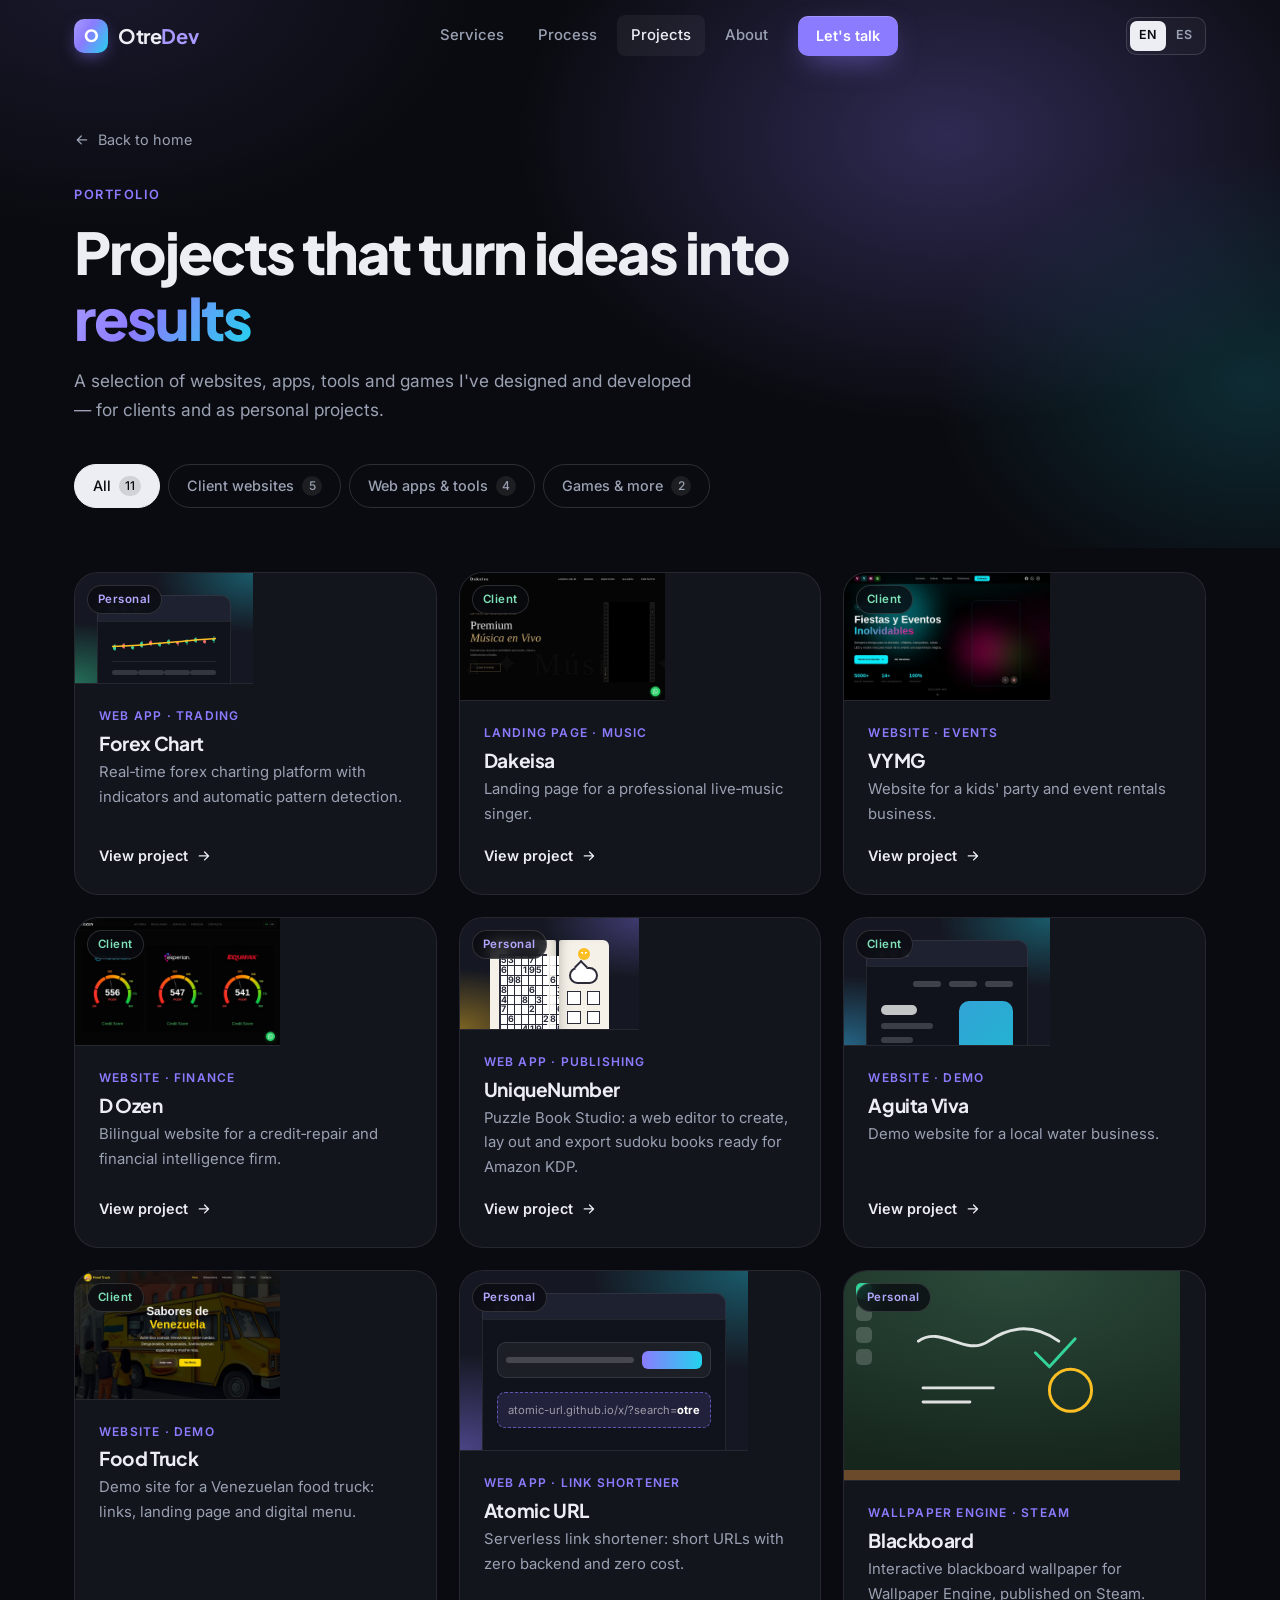
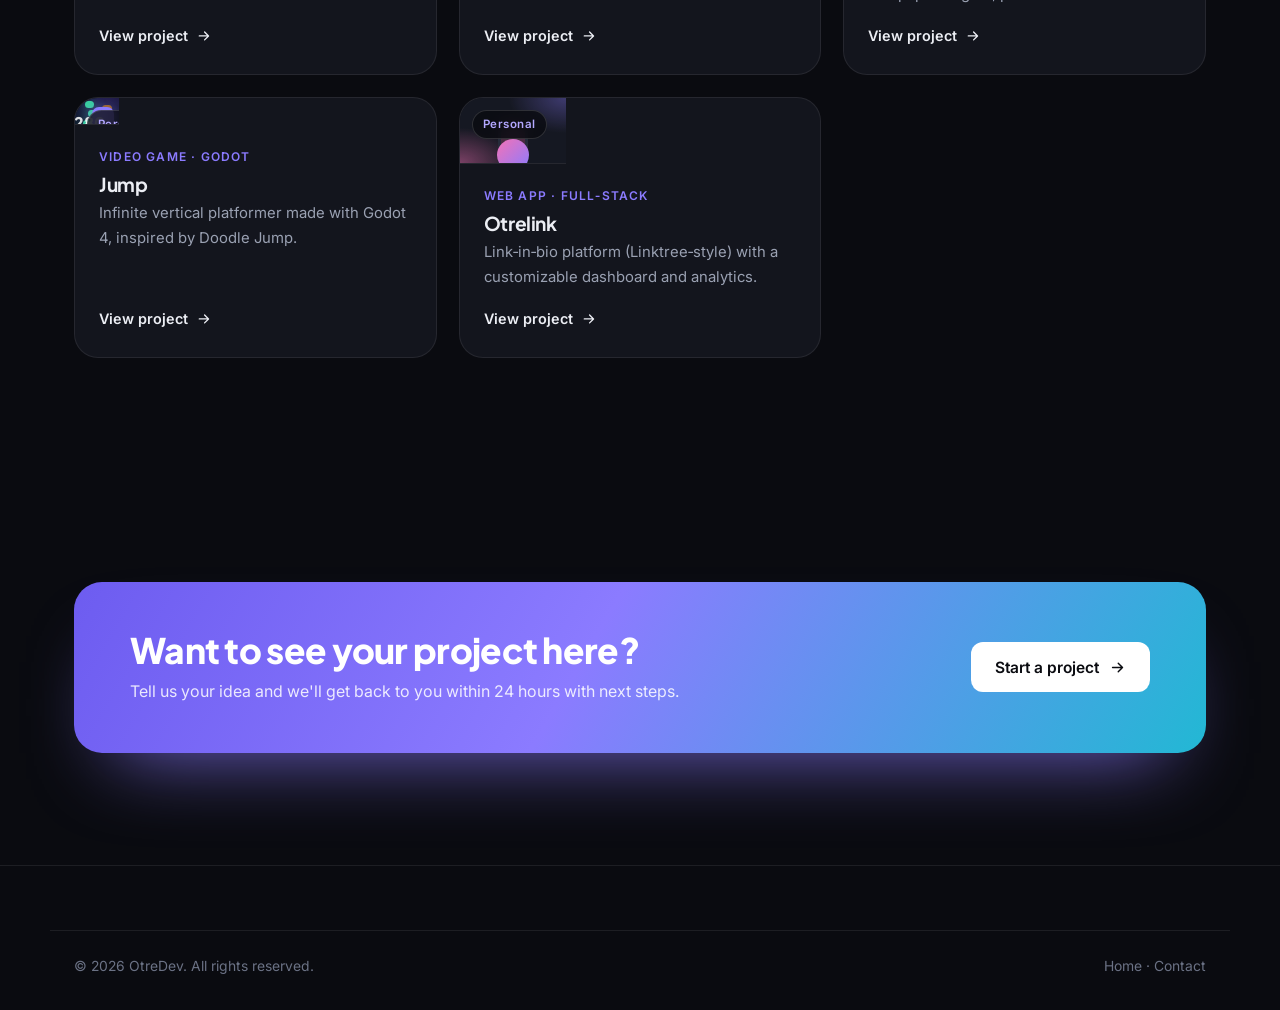
==== portfolio.html @ 5b8e6433 "Pagina personal - update" ====
<!DOCTYPE html>
<html lang="en">
<head>
  <meta charset="UTF-8">
  <meta name="viewport" content="width=device-width, initial-scale=1.0">
  <title data-i18n="meta.pfTitle">Portfolio — OtreDev</title>
  <meta name="description" content="Projects by OtreDev: websites, web apps, tools and games.">
  <meta name="theme-color" content="#0a0b10">
  <link rel="icon" href="data:image/svg+xml,%3Csvg xmlns='http://www.w3.org/2000/svg' viewBox='0 0 32 32'%3E%3Cdefs%3E%3ClinearGradient id='g' x1='0' y1='0' x2='1' y2='1'%3E%3Cstop offset='0' stop-color='%238b7bff'/%3E%3Cstop offset='1' stop-color='%2322d3ee'/%3E%3C/linearGradient%3E%3C/defs%3E%3Crect width='32' height='32' rx='8' fill='url(%23g)'/%3E%3Ccircle cx='16' cy='16' r='7' fill='none' stroke='white' stroke-width='3'/%3E%3C/svg%3E">
  <link rel="preconnect" href="https://fonts.googleapis.com">
  <link rel="preconnect" href="https://fonts.gstatic.com" crossorigin>
  <link href="https://fonts.googleapis.com/css2?family=Inter:wght@400;500;600&family=Plus+Jakarta+Sans:wght@500;600;700;800&display=swap" rel="stylesheet">
  <link rel="stylesheet" href="styles.css">
</head>
<body>

  <header class="nav" id="nav">
    <div class="container nav__inner">
      <a href="index.html" class="brand" aria-label="OtreDev">
        <span class="brand__mark" aria-hidden="true">O</span>
        <span class="brand__name">Otre<span>Dev</span></span>
      </a>
      <nav class="nav__menu" id="navMenu" aria-label="Main">
        <a href="index.html#servicios" class="nav__link" data-i18n="nav.services">Services</a>
        <a href="index.html#proceso" class="nav__link" data-i18n="nav.process">Process</a>
        <a href="portfolio.html" class="nav__link is-active" data-i18n="nav.projects">Projects</a>
        <a href="index.html#fundador" class="nav__link" data-i18n="nav.about">About</a>
        <a href="index.html#contacto" class="btn btn--primary btn--sm nav__cta" data-i18n="nav.cta">Let's talk</a>
      </nav>
      <div class="nav__right">
        <div class="lang" role="group" aria-label="Language / Idioma">
          <button type="button" class="lang__btn is-active" data-lang="en" aria-pressed="true">EN</button>
          <button type="button" class="lang__btn" data-lang="es" aria-pressed="false">ES</button>
        </div>
        <button class="nav__toggle" id="navToggle" aria-label="Open menu" aria-expanded="false" aria-controls="navMenu">
          <span></span><span></span>
        </button>
      </div>
    </div>
  </header>

  <main>
    <section class="page-hero">
      <div class="hero__glow" aria-hidden="true"></div>
      <div class="container">
        <a href="index.html" class="back-link">
          <svg class="icon" viewBox="0 0 24 24" aria-hidden="true"><path d="M19 12H5M11 18l-6-6 6-6"/></svg>
          <span data-i18n="pf.back">Back to home</span>
        </a>
        <span class="kicker" data-i18n="pf.kicker">Portfolio</span>
        <h1 class="page-hero__title" data-i18n-html="pf.title">Projects that turn ideas into <span class="grad">results</span></h1>
        <p class="section__lead" data-i18n="pf.lead">A selection of websites, apps, tools and games I've designed and developed — for clients and as personal projects.</p>

        <div class="filters" role="group" aria-label="Filter">
          <button class="filter is-active" data-filter="all" aria-pressed="true"><span data-i18n="filter.all">All</span> <em class="filter__n" data-count="all"></em></button>
          <button class="filter" data-filter="client" aria-pressed="false"><span data-i18n="filter.client">Client websites</span> <em class="filter__n" data-count="client"></em></button>
          <button class="filter" data-filter="app" aria-pressed="false"><span data-i18n="filter.app">Web apps &amp; tools</span> <em class="filter__n" data-count="app"></em></button>
          <button class="filter" data-filter="other" aria-pressed="false"><span data-i18n="filter.other">Games &amp; more</span> <em class="filter__n" data-count="other"></em></button>
        </div>
      </div>
    </section>

    <section class="section section--tight">
      <div class="container">
        <div class="projects projects--grid" id="projectsGrid">
          <!-- Se genera desde script.js (PROJECTS) -->
        </div>
      </div>
    </section>

    <section class="section">
      <div class="container">
        <div class="cta-band reveal">
          <div>
            <h2 data-i18n="pf.ctaTitle">Want to see your project here?</h2>
            <p data-i18n="pf.ctaText">Tell us your idea and we'll get back to you within 24 hours with next steps.</p>
          </div>
          <a href="index.html#contacto" class="btn btn--light">
            <span data-i18n="pf.ctaBtn">Start a project</span>
            <svg class="icon" viewBox="0 0 24 24" aria-hidden="true"><path d="M5 12h14M13 6l6 6-6 6"/></svg>
          </a>
        </div>
      </div>
    </section>
  </main>

  <footer class="footer">
    <div class="container footer__bottom">
      <p>© <span id="year">2026</span> OtreDev. <span data-i18n="footer.rights">All rights reserved.</span></p>
      <p><a href="index.html" data-i18n="footer.home">Home</a> · <a href="index.html#contacto" data-i18n="footer.contact">Contact</a></p>
    </div>
  </footer>

  <!-- Modal de proyecto -->
  <div class="modal" id="projectModal" role="dialog" aria-modal="true" aria-labelledby="modalTitle" hidden>
    <div class="modal__backdrop" data-close></div>
    <div class="modal__panel">
      <button class="modal__close" data-close data-i18n-aria="modal.close" aria-label="Close">
        <svg class="icon" viewBox="0 0 24 24" aria-hidden="true"><path d="M18 6 6 18M6 6l12 12"/></svg>
      </button>
      <div id="modalBody"></div>
    </div>
  </div>

  <script src="i18n.js"></script>
  <script src="script.js"></script>
</body>
</html>
---- styles.css ----
/* =========================================================
   DevIA — estilos
   ========================================================= */

:root {
  --bg: #0a0b10;
  --bg-alt: #0e1017;
  --surface: #13151d;
  --surface-2: #181b25;
  --border: rgba(255, 255, 255, 0.08);
  --border-strong: rgba(255, 255, 255, 0.14);
  --text: #eceef4;
  --muted: #9aa1b2;
  --subtle: #6b7285;
  --accent: #8b7bff;
  --accent-2: #22d3ee;
  --accent-soft: rgba(139, 123, 255, 0.14);
  --ok: #34d399;
  --danger: #f87171;
  --grad: linear-gradient(120deg, #a79bff 0%, #8b7bff 40%, #22d3ee 100%);

  --font: "Inter", system-ui, -apple-system, "Segoe UI", sans-serif;
  --font-display: "Plus Jakarta Sans", var(--font);

  --radius: 16px;
  --radius-lg: 24px;
  --shadow: 0 30px 80px -30px rgba(0, 0, 0, 0.7);
  --container: 1180px;
  --nav-h: 72px;
  --ease: cubic-bezier(0.22, 1, 0.36, 1);
}

/* ---------- Base ---------- */
*,
*::before,
*::after { box-sizing: border-box; margin: 0; padding: 0; }

html { scroll-behavior: smooth; scroll-padding-top: calc(var(--nav-h) + 16px); }

body {
  font-family: var(--font);
  font-size: 16px;
  line-height: 1.65;
  color: var(--text);
  background: var(--bg);
  -webkit-font-smoothing: antialiased;
  overflow-x: hidden;
}

img, svg { display: block; max-width: 100%; }
a { color: inherit; text-decoration: none; }
button, input, select, textarea { font: inherit; color: inherit; }
button { cursor: pointer; background: none; border: 0; }
ul, ol { list-style: none; }
[hidden] { display: none !important; }

::selection { background: var(--accent); color: #fff; }

:focus-visible { outline: 2px solid var(--accent); outline-offset: 3px; border-radius: 6px; }

.container { width: 100%; max-width: var(--container); margin: 0 auto; padding: 0 24px; }

.icon {
  width: 1.1em; height: 1.1em;
  fill: none; stroke: currentColor; stroke-width: 2;
  stroke-linecap: round; stroke-linejoin: round;
  flex-shrink: 0;
}

.grad {
  background: var(--grad);
  -webkit-background-clip: text; background-clip: text;
  color: transparent;
}

/* ---------- Tipografía ---------- */
h1, h2, h3, h4 { font-family: var(--font-display); line-height: 1.15; letter-spacing: -0.02em; font-weight: 700; }

.kicker {
  display: inline-block;
  font-size: 0.8rem; font-weight: 600;
  letter-spacing: 0.12em; text-transform: uppercase;
  color: var(--accent);
  margin-bottom: 14px;
}

.eyebrow {
  display: inline-flex; align-items: center; gap: 10px;
  padding: 7px 14px 7px 12px;
  border: 1px solid var(--border-strong);
  border-radius: 999px;
  background: rgba(255, 255, 255, 0.03);
  font-size: 0.85rem; color: var(--muted);
}
.eyebrow .dot {
  width: 8px; height: 8px; border-radius: 50%;
  background: var(--ok);
  box-shadow: 0 0 0 4px rgba(52, 211, 153, 0.18);
}

/* ---------- Botones ---------- */
.btn {
  display: inline-flex; align-items: center; justify-content: center; gap: 10px;
  height: 50px; padding: 0 24px;
  border-radius: 12px;
  font-weight: 600; font-size: 0.97rem;
  transition: transform 0.25s var(--ease), background 0.25s, box-shadow 0.25s, border-color 0.25s;
  white-space: nowrap;
}
.btn .icon { transition: transform 0.25s var(--ease); }
.btn:hover .icon { transform: translateX(3px); }
.btn:active { transform: translateY(1px); }

.btn--primary {
  background: var(--accent); color: #fff;
  box-shadow: 0 10px 30px -10px rgba(139, 123, 255, 0.7), inset 0 1px 0 rgba(255, 255, 255, 0.2);
}
.btn--primary:hover { background: #9a8cff; box-shadow: 0 14px 36px -10px rgba(139, 123, 255, 0.85), inset 0 1px 0 rgba(255, 255, 255, 0.2); }

.btn--ghost { border: 1px solid var(--border-strong); background: rgba(255, 255, 255, 0.03); }
.btn--ghost:hover { border-color: rgba(255, 255, 255, 0.28); background: rgba(255, 255, 255, 0.06); }

.btn--light { background: #fff; color: #0a0b10; }
.btn--light:hover { background: #eceef4; }

.btn--sm { height: 40px; padding: 0 18px; font-size: 0.9rem; border-radius: 10px; }
.btn--block { width: 100%; }

.link-arrow {
  display: inline-flex; align-items: center; gap: 8px;
  font-weight: 600; color: var(--text);
  border-bottom: 1px solid var(--border-strong); padding-bottom: 4px;
  transition: border-color 0.2s, gap 0.25s var(--ease);
}
.link-arrow:hover { border-color: var(--accent); gap: 12px; }

/* ---------- Navegación ---------- */
.nav {
  position: fixed; inset: 0 0 auto; z-index: 100;
  height: var(--nav-h);
  transition: background 0.3s, border-color 0.3s, backdrop-filter 0.3s;
  border-bottom: 1px solid transparent;
}
.nav.is-scrolled,
.nav.is-open {
  background: rgba(10, 11, 16, 0.78);
  backdrop-filter: saturate(160%) blur(14px);
  -webkit-backdrop-filter: saturate(160%) blur(14px);
  border-bottom-color: var(--border);
}
.nav__inner { height: 100%; display: flex; align-items: center; justify-content: space-between; gap: 24px; }

.brand { display: inline-flex; align-items: center; gap: 10px; }
.brand__mark {
  display: grid; place-items: center;
  width: 34px; height: 34px; border-radius: 10px;
  background: var(--grad);
  font-family: var(--font-display); font-weight: 800; font-size: 1.05rem; color: #fff;
  box-shadow: 0 6px 18px -6px rgba(139, 123, 255, 0.8);
}
.brand__name { font-family: var(--font-display); font-weight: 700; font-size: 1.25rem; letter-spacing: -0.02em; }

.nav__menu { display: flex; align-items: center; gap: 6px; }
.nav__link {
  padding: 8px 14px; border-radius: 8px;
  font-size: 0.93rem; font-weight: 500; color: var(--muted);
  transition: color 0.2s, background 0.2s;
}
.nav__link:hover, .nav__link.is-active { color: var(--text); }
.nav__link.is-active { background: rgba(255, 255, 255, 0.05); }
.nav__cta { margin-left: 10px; }

.nav__toggle { display: none; width: 42px; height: 42px; border-radius: 10px; border: 1px solid var(--border-strong); position: relative; }
.nav__toggle span {
  position: absolute; left: 11px; right: 11px; height: 2px; border-radius: 2px;
  background: var(--text); transition: transform 0.3s var(--ease), top 0.3s var(--ease);
}
.nav__toggle span:first-child { top: 16px; }
.nav__toggle span:last-child { top: 23px; }
.nav.is-open .nav__toggle span:first-child { top: 19.5px; transform: rotate(45deg); }
.nav.is-open .nav__toggle span:last-child { top: 19.5px; transform: rotate(-45deg); }

/* ---------- Hero ---------- */
.hero {
  position: relative; overflow: hidden;
  padding: calc(var(--nav-h) + 72px) 0 96px;
  min-height: min(100vh, 920px);
  display: flex; align-items: center;
}
.hero__glow {
  position: absolute; inset: -20% -10% auto; height: 820px; pointer-events: none;
  background:
    radial-gradient(40% 50% at 70% 30%, rgba(139, 123, 255, 0.28), transparent 70%),
    radial-gradient(30% 40% at 90% 60%, rgba(34, 211, 238, 0.16), transparent 70%),
    radial-gradient(35% 45% at 15% 10%, rgba(139, 123, 255, 0.12), transparent 70%);
}
.hero__grid {
  position: absolute; inset: 0; pointer-events: none;
  background-image:
    linear-gradient(rgba(255, 255, 255, 0.035) 1px, transparent 1px),
    linear-gradient(90deg, rgba(255, 255, 255, 0.035) 1px, transparent 1px);
  background-size: 64px 64px;
  mask-image: radial-gradient(70% 60% at 50% 30%, #000 20%, transparent 75%);
  -webkit-mask-image: radial-gradient(70% 60% at 50% 30%, #000 20%, transparent 75%);
}
.hero__inner { position: relative; display: grid; grid-template-columns: 1.05fr 1fr; gap: 64px; align-items: center; }

.hero__title {
  margin: 24px 0 22px;
  font-size: clamp(2.3rem, 4.6vw, 3.7rem);
  font-weight: 800; letter-spacing: -0.035em; line-height: 1.05;
}
.hero__lead { font-size: 1.15rem; color: var(--muted); max-width: 560px; }
.hero__actions { display: flex; flex-wrap: wrap; gap: 12px; margin: 36px 0 34px; }
.hero__trust { display: flex; flex-wrap: wrap; gap: 10px 24px; font-size: 0.92rem; color: var(--muted); }
.hero__trust li { display: inline-flex; align-items: center; gap: 8px; }
.hero__trust .icon { color: var(--ok); }

/* Ventana de producto */
.hero__visual { position: relative; padding: 30px 10px 40px; }
.window {
  position: relative;
  border-radius: 18px;
  background: linear-gradient(180deg, #171a24, #11131b);
  border: 1px solid var(--border-strong);
  box-shadow: var(--shadow), 0 0 0 1px rgba(0, 0, 0, 0.4), 0 0 120px -40px rgba(139, 123, 255, 0.5);
  overflow: hidden;
  transform: perspective(1400px) rotateY(-8deg) rotateX(4deg);
  transition: transform 0.8s var(--ease);
}
.hero__visual:hover .window { transform: perspective(1400px) rotateY(-3deg) rotateX(2deg); }
.window__bar { display: flex; align-items: center; gap: 7px; padding: 13px 16px; border-bottom: 1px solid var(--border); }
.window__bar > span { width: 11px; height: 11px; border-radius: 50%; background: #2a2e3b; }
.window__bar > span:nth-child(1) { background: #ff5f57; }
.window__bar > span:nth-child(2) { background: #febc2e; }
.window__bar > span:nth-child(3) { background: #28c840; }
.window__url {
  margin-left: 14px; flex: 1; max-width: 260px;
  padding: 4px 12px; border-radius: 7px; background: rgba(255, 255, 255, 0.05);
  font-size: 0.75rem; color: var(--subtle);
}
.window__body { display: grid; grid-template-columns: 56px 1fr; min-height: 330px; }
.w-side { border-right: 1px solid var(--border); padding: 16px 0; display: flex; flex-direction: column; align-items: center; gap: 14px; }
.w-side i { width: 22px; height: 22px; border-radius: 7px; background: rgba(255, 255, 255, 0.06); }
.w-side i.w-logo { background: var(--grad); margin-bottom: 8px; }
.w-side i.on { background: var(--accent-soft); box-shadow: inset 0 0 0 1px rgba(139, 123, 255, 0.5); }
.w-main { padding: 20px; display: flex; flex-direction: column; gap: 16px; }
.w-head { display: flex; justify-content: space-between; align-items: center; }
.w-head b { width: 120px; height: 12px; border-radius: 6px; background: rgba(255, 255, 255, 0.14); }
.w-head em { width: 70px; height: 24px; border-radius: 7px; background: var(--accent-soft); }
.w-kpis { display: grid; grid-template-columns: repeat(3, 1fr); gap: 10px; }
.w-kpi { padding: 12px; border-radius: 11px; background: rgba(255, 255, 255, 0.035); border: 1px solid var(--border); display: grid; gap: 2px; }
.w-kpi small { font-size: 0.68rem; color: var(--subtle); }
.w-kpi strong { font-family: var(--font-display); font-size: 1.05rem; }
.w-kpi .up { font-size: 0.68rem; color: var(--ok); font-weight: 600; }
.w-chart { height: 110px; border-radius: 11px; background: rgba(255, 255, 255, 0.02); border: 1px solid var(--border); padding: 8px 0 0; overflow: hidden; }
.w-chart svg { width: 100%; height: 100%; }
.w-rows { display: grid; gap: 8px; }
.w-rows i { height: 10px; border-radius: 5px; background: rgba(255, 255, 255, 0.06); }
.w-rows i:nth-child(2) { width: 80%; }
.w-rows i:nth-child(3) { width: 60%; }

.float {
  position: absolute; display: flex; align-items: center; gap: 12px;
  padding: 12px 16px 12px 12px; border-radius: 14px;
  background: rgba(22, 25, 35, 0.88);
  backdrop-filter: blur(10px); -webkit-backdrop-filter: blur(10px);
  border: 1px solid var(--border-strong);
  box-shadow: 0 20px 40px -16px rgba(0, 0, 0, 0.8);
  animation: bob 6s ease-in-out infinite;
}
.float strong { display: block; font-size: 0.85rem; font-weight: 600; }
.float small { display: block; font-size: 0.75rem; color: var(--muted); }
.float__icon { display: grid; place-items: center; width: 34px; height: 34px; border-radius: 10px; }
.float__icon.ok { background: rgba(52, 211, 153, 0.15); color: var(--ok); }
.float__icon.ai { background: var(--accent-soft); color: #a79bff; }
.float--a { left: -22px; bottom: 10px; }
.float--b { right: -14px; top: 0; animation-delay: -3s; }

@keyframes bob { 0%, 100% { transform: translateY(0); } 50% { transform: translateY(-10px); } }

/* ---------- Stack / marquee ---------- */
.stack { padding: 20px 0 64px; border-bottom: 1px solid var(--border); }
.stack__label { text-align: center; font-size: 0.85rem; color: var(--subtle); margin-bottom: 22px; }
.marquee {
  overflow: hidden;
  mask-image: linear-gradient(90deg, transparent, #000 12%, #000 88%, transparent);
  -webkit-mask-image: linear-gradient(90deg, transparent, #000 12%, #000 88%, transparent);
}
.marquee__track { display: flex; gap: 56px; width: max-content; animation: marquee 38s linear infinite; }
.marquee__track span {
  font-family: var(--font-display); font-weight: 700; font-size: 1.3rem;
  color: rgba(236, 238, 244, 0.35); letter-spacing: -0.01em; white-space: nowrap;
}
@keyframes marquee { to { transform: translateX(calc(-50% - 28px)); } }

/* ---------- Secciones ---------- */
.section { padding: 112px 0; position: relative; }
.section--alt { background: var(--bg-alt); border-top: 1px solid var(--border); border-bottom: 1px solid var(--border); }
.section--tight { padding-top: 24px; }
.section__head { max-width: 680px; margin-bottom: 56px; }
.section__head--row { max-width: none; display: flex; justify-content: space-between; align-items: flex-end; gap: 24px; }
.section__title { font-size: clamp(1.9rem, 3.6vw, 2.75rem); font-weight: 800; letter-spacing: -0.03em; }
.section__lead { margin-top: 16px; font-size: 1.08rem; color: var(--muted); max-width: 620px; }

/* ---------- Servicios ---------- */
.services { display: grid; grid-template-columns: repeat(4, 1fr); gap: 18px; }
.service {
  position: relative; padding: 28px 24px 30px;
  border-radius: var(--radius-lg);
  background: var(--surface); border: 1px solid var(--border);
  transition: transform 0.35s var(--ease), border-color 0.35s, background 0.35s;
  overflow: hidden;
}
.service::before {
  content: ""; position: absolute; inset: 0; pointer-events: none; opacity: 0;
  background: radial-gradient(80% 60% at 50% 0%, rgba(139, 123, 255, 0.14), transparent 70%);
  transition: opacity 0.35s;
}
.service:hover { transform: translateY(-4px); border-color: rgba(139, 123, 255, 0.35); }
.service:hover::before { opacity: 1; }
.service__icon {
  display: grid; place-items: center; width: 48px; height: 48px; margin-bottom: 22px;
  border-radius: 13px; background: var(--accent-soft); color: #b3a8ff;
  border: 1px solid rgba(139, 123, 255, 0.25);
}
.service__icon .icon { width: 22px; height: 22px; }
.service h3 { font-size: 1.15rem; margin-bottom: 8px; }
.service > p { color: var(--muted); font-size: 0.95rem; margin-bottom: 20px; }

.checks { display: grid; gap: 9px; padding-top: 18px; border-top: 1px solid var(--border); }
.checks li { position: relative; padding-left: 26px; font-size: 0.9rem; color: #c9cdd8; }
.checks li::before {
  content: ""; position: absolute; left: 0; top: 4px; width: 16px; height: 16px; border-radius: 50%;
  background: rgba(52, 211, 153, 0.14) url("data:image/svg+xml,%3Csvg xmlns='http://www.w3.org/2000/svg' viewBox='0 0 24 24' fill='none' stroke='%2334d399' stroke-width='3' stroke-linecap='round' stroke-linejoin='round'%3E%3Cpath d='M20 6 9 17l-5-5'/%3E%3C/svg%3E") center / 10px no-repeat;
}

/* ---------- Proceso ---------- */
.steps { display: grid; grid-template-columns: repeat(3, 1fr); gap: 1px; background: var(--border); border: 1px solid var(--border); border-radius: var(--radius-lg); overflow: hidden; counter-reset: s; }
.step { background: var(--bg-alt); padding: 34px 30px 36px; transition: background 0.3s; }
.step:hover { background: var(--surface); }
.step__n {
  display: inline-block; margin-bottom: 18px;
  font-family: var(--font-display); font-weight: 800; font-size: 0.95rem;
  background: var(--grad); -webkit-background-clip: text; background-clip: text; color: transparent;
}
.step h3 { font-size: 1.2rem; margin-bottom: 8px; }
.step p { color: var(--muted); font-size: 0.95rem; }

/* ---------- Proyectos ---------- */
.projects { display: grid; grid-template-columns: repeat(3, 1fr); gap: 22px; }
.project__open {
  display: flex; flex-direction: column; width: 100%; height: 100%; text-align: left;
  border-radius: var(--radius-lg); overflow: hidden;
  background: var(--surface); border: 1px solid var(--border);
  transition: transform 0.35s var(--ease), border-color 0.35s, box-shadow 0.35s;
}
.project__open:hover { transform: translateY(-5px); border-color: var(--border-strong); box-shadow: var(--shadow); }
.project__thumb { aspect-ratio: 16 / 10; overflow: hidden; border-bottom: 1px solid var(--border); }
.project__thumb .mock { transition: transform 0.6s var(--ease); }
.project__open:hover .mock { transform: scale(1.04); }
.project__body { padding: 22px 24px 26px; display: flex; flex-direction: column; gap: 6px; flex: 1; }
.project__type { font-size: 0.75rem; font-weight: 600; letter-spacing: 0.1em; text-transform: uppercase; color: var(--accent); }
.project__body h3 { font-size: 1.2rem; }
.project__body p { color: var(--muted); font-size: 0.93rem; }
.project__more { margin-top: auto; padding-top: 12px; display: inline-flex; align-items: center; gap: 8px; font-weight: 600; font-size: 0.9rem; }
.project__more .icon { transition: transform 0.25s var(--ease); }
.project__open:hover .project__more .icon { transform: translateX(4px); }

/* Miniaturas CSS */
.mock {
  --c1: #8b7bff; --c2: #22d3ee;
  position: relative; width: 100%; height: 100%;
  padding: 22px 22px 0;
  background:
    radial-gradient(90% 90% at 100% 0%, color-mix(in srgb, var(--c2) 35%, transparent), transparent 60%),
    radial-gradient(90% 90% at 0% 100%, color-mix(in srgb, var(--c1) 45%, transparent), transparent 60%),
    #151822;
  display: flex; flex-direction: column;
}
.mock__bar {
  display: flex; gap: 5px; padding: 9px 11px;
  background: #1d2130; border-radius: 10px 10px 0 0;
  border: 1px solid rgba(255, 255, 255, 0.08); border-bottom: 0;
}
.mock__bar i { width: 7px; height: 7px; border-radius: 50%; background: rgba(255, 255, 255, 0.2); }
.mock__bar + div {
  flex: 1; background: #10131b;
  border: 1px solid rgba(255, 255, 255, 0.08); border-bottom: 0;
  padding: 14px;
}
.mock i, .mock b, .mock em, .mock span { display: block; }
.mock b { height: 10px; width: 55%; border-radius: 5px; background: rgba(255, 255, 255, 0.75); }
.mock em { height: 6px; width: 80%; border-radius: 3px; background: rgba(255, 255, 255, 0.18); margin-top: 8px; }
.mock em.short, .mock i.short { width: 50%; }
.mock .m-btn { width: 64px; height: 18px; border-radius: 6px; margin-top: 12px; background: linear-gradient(90deg, var(--c1), var(--c2)); }

.mock__dash { display: grid; grid-template-columns: 34px 1fr; gap: 12px; padding: 0 !important; }
.mock__dash .m-side { border-right: 1px solid rgba(255, 255, 255, 0.06); background: rgba(255, 255, 255, 0.02); }
.mock__dash .m-main { padding: 12px 12px 0 0; display: flex; flex-direction: column; gap: 10px; }
.m-kpis { display: grid; grid-template-columns: repeat(3, 1fr); gap: 8px; }
.m-kpis i { height: 30px; border-radius: 7px; background: rgba(255, 255, 255, 0.05); border-top: 2px solid var(--c1); }
.m-kpis i:nth-child(2) { border-color: var(--c2); }
.m-area {
  flex: 1; border-radius: 8px 8px 0 0; background:
    linear-gradient(180deg, color-mix(in srgb, var(--c1) 40%, transparent), transparent);
  clip-path: polygon(0 80%, 15% 60%, 30% 70%, 48% 35%, 62% 48%, 80% 18%, 100% 8%, 100% 100%, 0 100%);
}

.mock__landing { text-align: center; display: flex; flex-direction: column; align-items: center; }
.mock__landing b { width: 60%; margin-top: 6px; }
.mock__landing em { width: 70%; }
.mock__landing em.short { width: 45%; }
.m-cards { display: grid; grid-template-columns: repeat(3, 1fr); gap: 8px; width: 100%; margin-top: 16px; }
.m-cards i { height: 44px; border-radius: 7px; background: rgba(255, 255, 255, 0.05); border: 1px solid rgba(255, 255, 255, 0.06); }

.mock__phones { flex: 1; position: relative; display: flex; justify-content: center; align-items: flex-end; }
.m-phone {
  position: relative; z-index: 2;
  width: 38%; height: 100%; padding: 12px 10px;
  border-radius: 18px 18px 0 0; background: #10131b;
  border: 3px solid #262b3a; border-bottom: 0;
  display: flex; flex-direction: column; gap: 7px;
}
.m-phone i { height: 6px; border-radius: 3px; background: rgba(255, 255, 255, 0.2); }
.m-phone .m-img { height: 45%; border-radius: 10px; background: linear-gradient(135deg, var(--c1), var(--c2)); }
.m-phone .m-btn { width: 100%; }
.m-phone--back { position: absolute; z-index: 1; left: 50%; transform: translateX(8%) rotate(8deg); height: 88%; opacity: 0.55; }

.mock__site { display: flex; flex-direction: column; gap: 14px; }
.m-nav { display: flex; gap: 8px; justify-content: flex-end; }
.m-nav i { width: 28px; height: 6px; border-radius: 3px; background: rgba(255, 255, 255, 0.2); }
.m-hero { display: grid; grid-template-columns: 1.2fr 1fr; gap: 14px; align-items: center; }
.m-hero .m-img { height: 76px; border-radius: 10px; background: linear-gradient(135deg, var(--c1), var(--c2)); opacity: 0.85; }

.mock__admin { display: flex; flex-direction: column; gap: 12px; }
.m-top { display: flex; justify-content: space-between; align-items: center; }
.m-top b { width: 35%; }
.m-top .m-btn { margin: 0; }
.m-table { display: grid; gap: 6px; }
.m-table > div { display: grid; grid-template-columns: 18px 1fr 0.7fr 40px; gap: 10px; align-items: center; padding: 7px 8px; border-radius: 6px; background: rgba(255, 255, 255, 0.03); }
.m-table i { height: 6px; border-radius: 3px; background: rgba(255, 255, 255, 0.18); }
.m-table i:first-child { width: 18px; height: 18px; border-radius: 50%; background: color-mix(in srgb, var(--c1) 50%, #333); }
.m-table span { height: 12px; border-radius: 6px; background: color-mix(in srgb, var(--c2) 35%, transparent); }

.mock__saas { display: grid; grid-template-columns: repeat(3, 1fr); gap: 10px; align-items: center; align-content: center; }
.m-plan { padding: 12px 10px; border-radius: 9px; background: rgba(255, 255, 255, 0.04); border: 1px solid rgba(255, 255, 255, 0.07); display: flex; flex-direction: column; gap: 7px; }
.m-plan b { width: 60%; height: 8px; }
.m-plan i { height: 5px; border-radius: 3px; background: rgba(255, 255, 255, 0.16); }
.m-plan .m-btn { width: 100%; height: 14px; margin-top: 6px; background: rgba(255, 255, 255, 0.1); }
.m-plan--hi { padding-top: 22px; border-color: var(--c1); background: color-mix(in srgb, var(--c1) 12%, transparent); }
.m-plan--hi .m-btn { background: linear-gradient(90deg, var(--c1), var(--c2)); }

/* ---------- Por qué ---------- */
.why { display: grid; grid-template-columns: 1fr 1.1fr; gap: 72px; align-items: start; }
.why__intro { position: sticky; top: calc(var(--nav-h) + 40px); }
.why__intro .btn { margin-top: 32px; }
.why__list { display: grid; gap: 14px; }
.feature {
  display: flex; gap: 20px; padding: 26px;
  border-radius: var(--radius); background: var(--surface); border: 1px solid var(--border);
  transition: border-color 0.3s;
}
.feature:hover { border-color: var(--border-strong); }
.feature__icon { display: grid; place-items: center; flex-shrink: 0; width: 44px; height: 44px; border-radius: 12px; background: var(--accent-soft); color: #b3a8ff; }
.feature h3 { font-size: 1.1rem; margin-bottom: 4px; }
.feature p { color: var(--muted); font-size: 0.95rem; }

/* ---------- Fundador ---------- */
.founder {
  display: grid; grid-template-columns: 340px 1fr; gap: 64px; align-items: center;
  padding: 48px; border-radius: 28px;
  background:
    radial-gradient(60% 80% at 0% 0%, rgba(139, 123, 255, 0.12), transparent 60%),
    var(--surface);
  border: 1px solid var(--border);
}
.founder__photo {
  position: relative; aspect-ratio: 4 / 5; border-radius: 20px; overflow: hidden;
  background: linear-gradient(160deg, #2a2550, #10131b 70%);
  border: 1px solid var(--border-strong);
  display: grid; place-items: center;
}
.founder__photo img { width: 100%; height: 100%; object-fit: cover; }
.founder__initials {
  font-family: var(--font-display); font-weight: 800; font-size: 5.5rem; letter-spacing: -0.04em;
  background: var(--grad); -webkit-background-clip: text; background-clip: text; color: transparent;
}
.founder__badge {
  position: absolute; left: 16px; bottom: 16px;
  padding: 6px 12px; border-radius: 999px;
  background: rgba(10, 11, 16, 0.75); backdrop-filter: blur(8px);
  border: 1px solid var(--border-strong); font-size: 0.8rem; font-weight: 600;
}
.founder__name { font-size: clamp(1.9rem, 3.4vw, 2.6rem); font-weight: 800; letter-spacing: -0.03em; }
.founder__role { color: var(--accent); font-weight: 600; margin: 6px 0 20px; }
.founder__body > p:not(.founder__role) { color: #c3c8d4; margin-bottom: 14px; max-width: 620px; }
.founder__tags { display: flex; flex-wrap: wrap; gap: 8px; margin: 22px 0 26px; }
.founder__tags span, .tags span {
  padding: 6px 12px; border-radius: 999px; font-size: 0.82rem; font-weight: 500;
  background: rgba(255, 255, 255, 0.05); border: 1px solid var(--border); color: #c9cdd8;
}
.founder__links { display: flex; flex-wrap: wrap; gap: 10px; }
.icon-link {
  display: inline-flex; align-items: center; gap: 8px;
  padding: 10px 16px; border-radius: 10px;
  border: 1px solid var(--border-strong); font-size: 0.9rem; font-weight: 500;
  transition: background 0.2s, border-color 0.2s;
}
.icon-link:hover { background: rgba(255, 255, 255, 0.06); border-color: rgba(255, 255, 255, 0.28); }

/* ---------- FAQ ---------- */
.faq { max-width: 860px; }
.faq .section__head { margin-bottom: 40px; }
.faq__list { display: grid; gap: 12px; }
details {
  border-radius: var(--radius); background: var(--surface); border: 1px solid var(--border);
  transition: border-color 0.3s;
}
details[open] { border-color: rgba(139, 123, 255, 0.35); }
summary {
  list-style: none; cursor: pointer;
  display: flex; justify-content: space-between; align-items: center; gap: 16px;
  padding: 22px 26px; font-weight: 600; font-size: 1.05rem;
}
summary::-webkit-details-marker { display: none; }
summary::after {
  content: ""; flex-shrink: 0; width: 28px; height: 28px; border-radius: 8px;
  background: rgba(255, 255, 255, 0.05) url("data:image/svg+xml,%3Csvg xmlns='http://www.w3.org/2000/svg' viewBox='0 0 24 24' fill='none' stroke='%23eceef4' stroke-width='2' stroke-linecap='round'%3E%3Cpath d='M12 5v14M5 12h14'/%3E%3C/svg%3E") center / 14px no-repeat;
  transition: transform 0.3s var(--ease);
}
details[open] summary::after { transform: rotate(45deg); }
details p { padding: 0 26px 24px; color: var(--muted); max-width: 720px; }

/* ---------- Contacto ---------- */
.contact {
  display: grid; grid-template-columns: 1fr 1.05fr; gap: 64px;
  padding: 56px; border-radius: 28px;
  background:
    radial-gradient(60% 70% at 100% 100%, rgba(34, 211, 238, 0.1), transparent 60%),
    radial-gradient(60% 70% at 0% 0%, rgba(139, 123, 255, 0.14), transparent 60%),
    var(--surface);
  border: 1px solid var(--border);
}
.contact__channels { display: grid; gap: 12px; margin-top: 36px; }
.channel {
  display: flex; align-items: center; gap: 16px;
  padding: 14px 18px; border-radius: 14px;
  background: rgba(255, 255, 255, 0.03); border: 1px solid var(--border);
  transition: border-color 0.2s, background 0.2s, transform 0.3s var(--ease);
}
.channel:hover { border-color: var(--border-strong); background: rgba(255, 255, 255, 0.05); transform: translateX(4px); }
.channel__icon { display: grid; place-items: center; width: 42px; height: 42px; border-radius: 11px; background: var(--accent-soft); color: #b3a8ff; }
.channel strong { display: block; font-size: 0.95rem; }
.channel small { display: block; color: var(--muted); font-size: 0.85rem; }

.form { display: grid; gap: 18px; align-content: start; }
.form__row { display: grid; grid-template-columns: 1fr 1fr; gap: 18px; }
.field { display: grid; gap: 8px; }
.field > span { font-size: 0.87rem; font-weight: 500; color: #c9cdd8; }
.field input, .field select, .field textarea {
  width: 100%; padding: 14px 16px; border-radius: 12px;
  background: rgba(10, 11, 16, 0.6); border: 1px solid var(--border-strong);
  transition: border-color 0.2s, box-shadow 0.2s;
  resize: vertical;
}
.field select {
  appearance: none; -webkit-appearance: none; cursor: pointer;
  background: rgba(10, 11, 16, 0.6) url("data:image/svg+xml,%3Csvg xmlns='http://www.w3.org/2000/svg' viewBox='0 0 24 24' fill='none' stroke='%239aa1b2' stroke-width='2' stroke-linecap='round'%3E%3Cpath d='m6 9 6 6 6-6'/%3E%3C/svg%3E") right 14px center / 18px no-repeat;
  padding-right: 42px;
}
.field select option { background: var(--surface); }
.field ::placeholder { color: var(--subtle); }
.field input:focus, .field select:focus, .field textarea:focus {
  outline: none; border-color: var(--accent); box-shadow: 0 0 0 4px rgba(139, 123, 255, 0.18);
}
.field.has-error input, .field.has-error textarea { border-color: var(--danger); }
.form__status { font-size: 0.9rem; min-height: 1.4em; }
.form__status.is-error { color: var(--danger); }
.form__status.is-ok { color: var(--ok); }

/* ---------- Footer ---------- */
.footer { border-top: 1px solid var(--border); padding-top: 64px; }
.footer__inner { display: grid; grid-template-columns: 1.2fr 2fr; gap: 48px; padding-bottom: 48px; }
.footer__brand p { color: var(--muted); margin-top: 16px; max-width: 320px; font-size: 0.95rem; }
.footer__cols { display: grid; grid-template-columns: repeat(3, 1fr); gap: 24px; }
.footer__cols h4 { font-size: 0.85rem; font-family: var(--font); font-weight: 600; letter-spacing: 0.08em; text-transform: uppercase; color: var(--subtle); margin-bottom: 16px; }
.footer__cols a { display: block; color: var(--muted); font-size: 0.95rem; padding: 4px 0; transition: color 0.2s; }
.footer__cols a:hover { color: var(--text); }
.footer__bottom {
  display: flex; justify-content: space-between; gap: 16px; flex-wrap: wrap;
  padding-top: 24px; padding-bottom: 32px; border-top: 1px solid var(--border);
  color: var(--subtle); font-size: 0.87rem;
}
.footer__bottom a:hover { color: var(--text); }

/* ---------- Portafolio ---------- */
.page-hero { position: relative; overflow: hidden; padding: calc(var(--nav-h) + 56px) 0 40px; }
.page-hero .container { position: relative; }
.page-hero__title { font-size: clamp(2.2rem, 4.8vw, 3.6rem); font-weight: 800; letter-spacing: -0.035em; max-width: 820px; }
.back-link { display: inline-flex; align-items: center; gap: 8px; color: var(--muted); font-size: 0.9rem; margin-bottom: 32px; transition: color 0.2s; }
.back-link:hover { color: var(--text); }
.back-link + .kicker { display: block; }

.filters { display: flex; flex-wrap: wrap; gap: 8px; margin-top: 40px; }
.filter {
  padding: 9px 18px; border-radius: 999px; font-size: 0.9rem; font-weight: 500;
  border: 1px solid var(--border-strong); color: var(--muted);
  transition: all 0.2s;
}
.filter:hover { color: var(--text); border-color: rgba(255, 255, 255, 0.28); }
.filter.is-active { background: var(--text); color: var(--bg); border-color: var(--text); }

.cta-band {
  display: flex; justify-content: space-between; align-items: center; gap: 32px; flex-wrap: wrap;
  padding: 48px 56px; border-radius: 28px;
  background: linear-gradient(120deg, #6d5cf0 0%, #8b7bff 45%, #22b8d4 100%);
  box-shadow: 0 40px 80px -40px rgba(139, 123, 255, 0.8);
}
.cta-band h2 { font-size: clamp(1.6rem, 3vw, 2.2rem); font-weight: 800; color: #fff; }
.cta-band p { color: rgba(255, 255, 255, 0.85); margin-top: 8px; }

/* ---------- Modal ---------- */
.modal { position: fixed; inset: 0; z-index: 200; display: grid; place-items: center; padding: 20px; }
.modal__backdrop { position: absolute; inset: 0; background: rgba(5, 6, 10, 0.75); backdrop-filter: blur(6px); opacity: 0; transition: opacity 0.25s; }
.modal__panel {
  position: relative; width: 100%; max-width: 760px; max-height: calc(100vh - 40px); overflow-y: auto;
  border-radius: 24px; background: var(--surface); border: 1px solid var(--border-strong);
  box-shadow: var(--shadow);
  opacity: 0; transform: translateY(16px) scale(0.98);
  transition: opacity 0.25s, transform 0.35s var(--ease);
}
.modal.is-open .modal__backdrop { opacity: 1; }
.modal.is-open .modal__panel { opacity: 1; transform: none; }
.modal__close {
  position: absolute; top: 14px; right: 14px; z-index: 2;
  display: grid; place-items: center; width: 38px; height: 38px; border-radius: 10px;
  background: rgba(10, 11, 16, 0.7); border: 1px solid var(--border-strong);
}
.modal__close:hover { background: rgba(255, 255, 255, 0.1); }
.modal__thumb { aspect-ratio: 16 / 7; border-bottom: 1px solid var(--border); overflow: hidden; }
.modal__content { padding: 30px 34px 34px; }
.modal__content h2 { font-size: 1.8rem; margin: 6px 0 22px; }
.modal__content h4 { font-size: 0.8rem; font-family: var(--font); font-weight: 600; letter-spacing: 0.08em; text-transform: uppercase; color: var(--subtle); margin-bottom: 8px; }
.modal__cols { display: grid; grid-template-columns: 1fr 1fr; gap: 24px; margin-bottom: 26px; }
.modal__cols p { color: #c3c8d4; font-size: 0.95rem; }
.tags { display: flex; flex-wrap: wrap; gap: 8px; }
.modal__actions { display: flex; flex-wrap: wrap; gap: 10px; margin-top: 30px; padding-top: 24px; border-top: 1px solid var(--border); }

/* ---------- Animación de aparición ---------- */
.reveal { opacity: 0; transform: translateY(22px); transition: opacity 0.8s var(--ease), transform 0.8s var(--ease); }
.reveal.is-visible { opacity: 1; transform: none; }

@media (prefers-reduced-motion: reduce) {
  html { scroll-behavior: auto; }
  *, *::before, *::after { animation: none !important; transition: none !important; }
  .reveal { opacity: 1; transform: none; }
}

/* ---------- Responsive ---------- */
@media (max-width: 1080px) {
  .services { grid-template-columns: repeat(2, 1fr); }
  .hero__inner { grid-template-columns: 1fr; gap: 40px; }
  .hero { min-height: 0; }
  .hero__visual { max-width: 620px; }
  .why { grid-template-columns: 1fr; gap: 40px; }
  .why__intro { position: static; }
  .founder { grid-template-columns: 260px 1fr; gap: 40px; padding: 36px; }
  .contact { grid-template-columns: 1fr; gap: 40px; padding: 40px; }
}

@media (max-width: 860px) {
  .nav__toggle { display: block; }
  .nav__menu {
    position: fixed; top: var(--nav-h); left: 0; right: 0;
    flex-direction: column; align-items: stretch; gap: 4px;
    padding: 16px 24px 28px;
    background: rgba(10, 11, 16, 0.97); border-bottom: 1px solid var(--border);
    transform: translateY(-8px); opacity: 0; visibility: hidden;
    transition: opacity 0.25s, transform 0.3s var(--ease), visibility 0.25s;
  }
  .nav.is-open .nav__menu { transform: none; opacity: 1; visibility: visible; }
  .nav__link { padding: 12px 8px; font-size: 1.05rem; }
  .nav__cta { margin: 12px 0 0; height: 48px; }

  .projects { grid-template-columns: repeat(2, 1fr); }
  .steps { grid-template-columns: repeat(2, 1fr); }
  .founder { grid-template-columns: 1fr; }
  .founder__photo { max-width: 240px; aspect-ratio: 1; }
  .footer__inner { grid-template-columns: 1fr; }
  .section { padding: 88px 0; }
  .section__head--row { flex-direction: column; align-items: flex-start; }
}

@media (max-width: 600px) {
  .container { padding: 0 16px; }
  .hero { padding: calc(var(--nav-h) + 40px) 0 64px; }
  .hero__lead { font-size: 1.05rem; }
  .hero__actions .btn { flex: 1 1 100%; }
  .hero__visual { padding: 20px 0 30px; }
  .window { transform: none; }
  .window__body { grid-template-columns: 1fr; min-height: 0; }
  .w-side { display: none; }
  .w-main { padding: 14px; }
  .w-kpi strong { font-size: 0.9rem; }
  .float--a { left: 6px; bottom: 0; }
  .float--b { right: 6px; top: 0; }
  .float { padding: 10px 12px 10px 10px; }

  .services, .projects, .steps { grid-template-columns: 1fr; }
  .section { padding: 72px 0; }
  .section__head { margin-bottom: 40px; }
  .founder { padding: 24px; gap: 28px; }
  .contact { padding: 24px; border-radius: 22px; }
  .form__row { grid-template-columns: 1fr; }
  .footer__cols { grid-template-columns: 1fr 1fr; }
  .cta-band { padding: 32px 24px; }
  .modal__content { padding: 24px; }
  .modal__cols { grid-template-columns: 1fr; }
  summary { padding: 18px 20px; font-size: 1rem; }
  details p { padding: 0 20px 20px; }
}

/* =========================================================
   OtreDev — marca, idioma, WhatsApp y miniaturas de proyectos
   ========================================================= */
.brand__name span { color: #a79bff; }

.nav__right { display: flex; align-items: center; gap: 10px; }
.lang {
  display: inline-flex; padding: 3px; border-radius: 10px;
  border: 1px solid var(--border-strong); background: rgba(255, 255, 255, 0.03);
}
.lang__btn {
  min-width: 36px; height: 30px; padding: 0 8px; border-radius: 7px;
  font-size: 0.78rem; font-weight: 600; letter-spacing: 0.04em; color: var(--muted);
  transition: background 0.2s, color 0.2s;
}
.lang__btn:hover { color: var(--text); }
.lang__btn.is-active { background: var(--text); color: var(--bg); }

.btn--wa {
  background: #25d366; color: #06230f;
  box-shadow: 0 10px 30px -12px rgba(37, 211, 102, 0.7), inset 0 1px 0 rgba(255, 255, 255, 0.25);
}
.btn--wa:hover { background: #3ee07b; }
.btn--wa .icon { width: 1.25em; height: 1.25em; }
.form__note { font-size: 0.85rem; color: var(--subtle); text-align: center; margin-top: -6px; }
.channel__icon--wa { background: rgba(37, 211, 102, 0.14); color: #25d366; }

/* Miniatura con imagen real sobre la maqueta CSS */
.project__thumb, .modal__thumb { position: relative; }
.project__thumb > img, .modal__thumb > img {
  position: absolute; inset: 0; width: 100%; height: 100%;
  object-fit: cover; object-position: top center;
  transition: transform 0.6s var(--ease);
}
.project__open:hover .project__thumb > img { transform: scale(1.04); }
.project__badge {
  position: absolute; top: 12px; left: 12px; z-index: 2;
  padding: 4px 10px; border-radius: 999px;
  font-size: 0.72rem; font-weight: 600; letter-spacing: 0.04em;
  background: rgba(10, 11, 16, 0.78); backdrop-filter: blur(8px); -webkit-backdrop-filter: blur(8px);
  border: 1px solid var(--border-strong);
}
.project__badge--client { color: #7ee2b8; }
.project__badge--personal { color: #b3a8ff; }

.filter { display: inline-flex; align-items: center; gap: 8px; }
.filter__n {
  font-style: normal; font-size: 0.75rem; min-width: 20px; height: 20px; padding: 0 6px;
  display: inline-grid; place-items: center; border-radius: 999px;
  background: rgba(255, 255, 255, 0.08);
}
.filter.is-active .filter__n { background: rgba(10, 11, 16, 0.12); }

/* --- Maquetas nuevas --- */
.mock__chart { position: relative; display: flex; flex-direction: column; padding: 14px 14px 8px !important; }
.m-candles { position: relative; flex: 1; display: flex; align-items: stretch; justify-content: space-between; gap: 4px; }
.m-candles i { position: relative; flex: 1; }
.m-candles i::before {
  content: ""; position: absolute; left: 50%; width: 1px; transform: translateX(-50%);
  bottom: calc(var(--lo) - 8%); top: calc(100% - var(--hi) - 6%); background: currentColor; opacity: 0.7;
}
.m-candles i::after {
  content: ""; position: absolute; left: 15%; right: 15%; border-radius: 2px;
  bottom: var(--lo); top: calc(100% - var(--hi)); background: currentColor;
}
.m-candles i.up { color: #34d399; }
.m-candles i.dn { color: #f87171; }
.m-ma {
  position: absolute; left: 14px; right: 14px; top: 14px; bottom: 30px; pointer-events: none;
  background: linear-gradient(transparent, transparent);
  border-bottom: 0;
  mask: none;
}
.m-ma::before {
  content: ""; position: absolute; inset: 0;
  background: url("data:image/svg+xml,%3Csvg xmlns='http://www.w3.org/2000/svg' viewBox='0 0 100 100' preserveAspectRatio='none'%3E%3Cpath d='M0 62 C15 58 25 55 35 48 S60 38 70 30 S90 18 100 14' fill='none' stroke='%23fbbf24' stroke-width='1.5' vector-effect='non-scaling-stroke'/%3E%3C/svg%3E") center / 100% 100% no-repeat;
}
.m-axis { display: flex; justify-content: space-between; padding-top: 8px; border-top: 1px solid rgba(255, 255, 255, 0.08); margin-top: 6px; }
.m-axis i { width: 26px; height: 5px; border-radius: 3px; background: rgba(255, 255, 255, 0.15); }

.mock__number { display: flex; flex-direction: column; align-items: center; justify-content: center; gap: 4px; }
.mock__number strong {
  font-family: var(--font-display); font-size: clamp(1.8rem, 4vw, 2.6rem); font-weight: 800; letter-spacing: -0.02em;
  background: linear-gradient(90deg, var(--c1), var(--c2)); -webkit-background-clip: text; background-clip: text; color: transparent;
}
.mock__number .m-btn { width: 90px; margin-top: 6px; }
.m-chips { display: flex; gap: 6px; margin-top: 14px; }
.m-chips i { width: 34px; height: 14px; border-radius: 999px; background: rgba(255, 255, 255, 0.1); }

.mock__short { display: flex; flex-direction: column; justify-content: center; gap: 14px; }
.m-input { display: flex; align-items: center; gap: 8px; padding: 8px; border-radius: 9px; background: rgba(255, 255, 255, 0.05); border: 1px solid rgba(255, 255, 255, 0.1); }
.m-input em { flex: 1; margin: 0; width: auto; }
.m-input .m-btn { margin: 0; width: 60px; }
.m-result { font-size: 0.7rem; color: rgba(255, 255, 255, 0.55); padding: 8px 10px; border-radius: 8px; background: color-mix(in srgb, var(--c1) 14%, transparent); border: 1px dashed color-mix(in srgb, var(--c1) 60%, transparent); white-space: nowrap; overflow: hidden; }
.m-result span, .m-result b { display: inline !important; }
.m-result b { height: auto; width: auto; background: none; color: #fff; border-radius: 0; }

.mock__board {
  flex: 1; position: relative; margin: -22px -22px 0; padding: 18px;
  background: radial-gradient(120% 100% at 50% 0%, #2b4a3a, #16261d);
  border-bottom: 10px solid #6b4a2b; display: flex; align-items: center; justify-content: center;
}
.mock__board svg { width: 78%; fill: none; stroke: rgba(255, 255, 255, 0.85); stroke-width: 2.5; stroke-linecap: round; stroke-linejoin: round; }
.mock__board svg circle { stroke: var(--c2); }
.mock__board svg path:last-child { stroke: var(--c1); }
.m-tools { position: absolute; left: 12px; top: 12px; display: grid; gap: 6px; }
.m-tools i { width: 16px; height: 16px; border-radius: 5px; background: rgba(255, 255, 255, 0.18); }
.m-tools i:first-child { background: var(--c1); }

.mock__game {
  flex: 1; position: relative; margin: -22px -22px 0;
  background: linear-gradient(180deg, #1b1740, #0f1a2a);
  overflow: hidden;
}
.mock__game .p {
  position: absolute; left: var(--x); top: var(--y); width: 22%; height: 7px; border-radius: 4px;
  background: #34d399; box-shadow: 0 0 12px rgba(52, 211, 153, 0.5);
}
.mock__game .p.mv { background: #38bdf8; box-shadow: 0 0 12px rgba(56, 189, 248, 0.5); }
.mock__game .p.br { background: #a16207; box-shadow: none; }
.mock__game .hero-dot {
  position: absolute; left: 38%; top: 34%; width: 22px; height: 22px; border-radius: 7px;
  background: var(--c1); box-shadow: 0 0 20px color-mix(in srgb, var(--c1) 70%, transparent);
}
.mock__game b {
  position: absolute; right: 14px; top: 12px; width: auto; height: auto; background: none;
  font-family: var(--font-display); font-weight: 800; color: rgba(255, 255, 255, 0.85); font-size: 1rem;
}

.mock__links { flex: 1; display: flex; justify-content: center; align-items: flex-end; }
.mock__links .m-phone {
  width: 44%; height: 100%; padding: 16px 12px 0; border-radius: 18px 18px 0 0;
  background: linear-gradient(180deg, color-mix(in srgb, var(--c1) 30%, #10131b), #10131b 70%);
  border: 3px solid #262b3a; border-bottom: 0;
  display: flex; flex-direction: column; align-items: center; gap: 7px;
}
.mock__links .m-avatar { width: 32px; height: 32px; border-radius: 50%; background: linear-gradient(135deg, var(--c1), var(--c2)); }
.mock__links b { width: 50%; height: 7px; margin-bottom: 4px; }
.mock__links span { width: 100%; height: 16px; border-radius: 6px; background: rgba(255, 255, 255, 0.1); border: 1px solid rgba(255, 255, 255, 0.08); }

@media (max-width: 860px) {
  .nav__right { gap: 8px; }
}

/* Maqueta libro de sudoku (UniqueNumber) */
.mock__book {
  flex: 1; display: grid; grid-template-columns: 1fr 1fr; gap: 3px;
  margin: 0 6% 0; padding: 0; perspective: 800px;
}
.mock__book .m-page {
  background: #f5f1e8; border-radius: 6px 2px 0 0; padding: 10% 9% 0;
  display: flex; flex-direction: column; align-items: center; gap: 7%;
  box-shadow: inset -8px 0 14px -10px rgba(0, 0, 0, 0.35);
}
.mock__book .m-page--r { border-radius: 2px 6px 0 0; box-shadow: inset 8px 0 14px -10px rgba(0, 0, 0, 0.35); position: relative; }
.mock__book b { width: 60%; height: 7px; border-radius: 3px; background: #2b2b3a; }
.mock__book em { width: 30%; height: 4px; margin: 0; background: rgba(0, 0, 0, 0.25); }
.m-grid {
  width: 88%; aspect-ratio: 1; display: grid; grid-template-columns: repeat(9, 1fr);
  border: 2px solid #2b2b3a; background: #2b2b3a; gap: 1px;
}
.m-grid i {
  background: #fff; display: grid !important; place-items: center;
  font-style: normal; font-weight: 700; font-size: clamp(5px, 0.7vw, 9px); color: #2b2b3a; line-height: 1;
}
.m-grid i:nth-child(9n + 3), .m-grid i:nth-child(9n + 6) { box-shadow: 1px 0 0 #2b2b3a; }
.m-grid i:nth-child(n + 19):nth-child(-n + 27), .m-grid i:nth-child(n + 46):nth-child(-n + 54) { box-shadow: 0 1px 0 #2b2b3a; }
.mock__book .m-sudi {
  width: 30%; aspect-ratio: 1; border-radius: 50%; margin-top: 6%;
  background: radial-gradient(circle at 35% 40%, #fff 0 8%, transparent 9%), radial-gradient(circle at 65% 40%, #fff 0 8%, transparent 9%), var(--c1);
}
.mock__book .m-bubble {
  width: 70%; height: 16%; border-radius: 10px; background: #fff; border: 2px solid #2b2b3a; position: relative;
}
.mock__book .m-bubble::after {
  content: ""; position: absolute; left: 20%; top: -7px; width: 10px; height: 10px; background: #fff;
  border-left: 2px solid #2b2b3a; border-top: 2px solid #2b2b3a; transform: rotate(45deg);
}
.mock__book .m-mini { width: 80%; display: grid; grid-template-columns: 1fr 1fr; gap: 6px; }
.mock__book .m-mini i { aspect-ratio: 1; border: 1.5px solid #2b2b3a; background: repeating-linear-gradient(0deg, transparent 0 32%, rgba(0,0,0,.35) 32% 34%), repeating-linear-gradient(90deg, transparent 0 32%, rgba(0,0,0,.35) 32% 34%), #fff; }
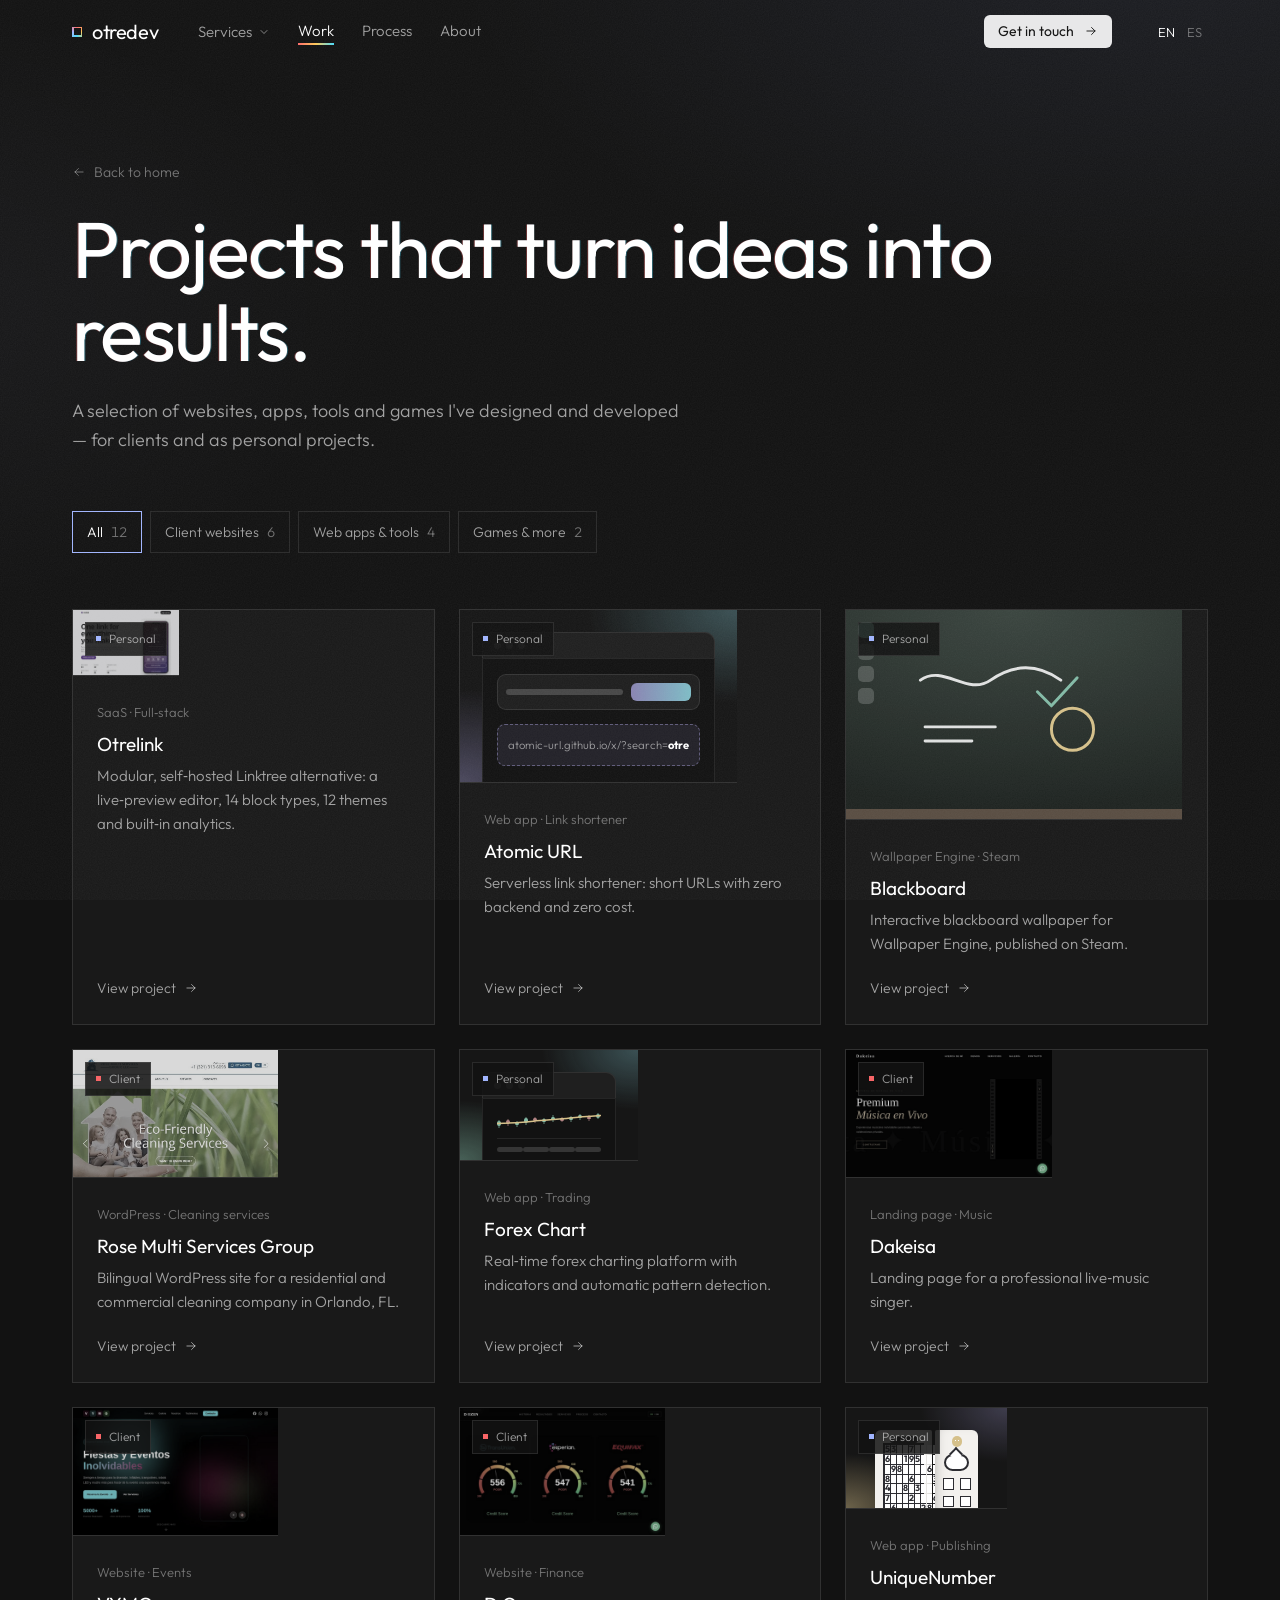
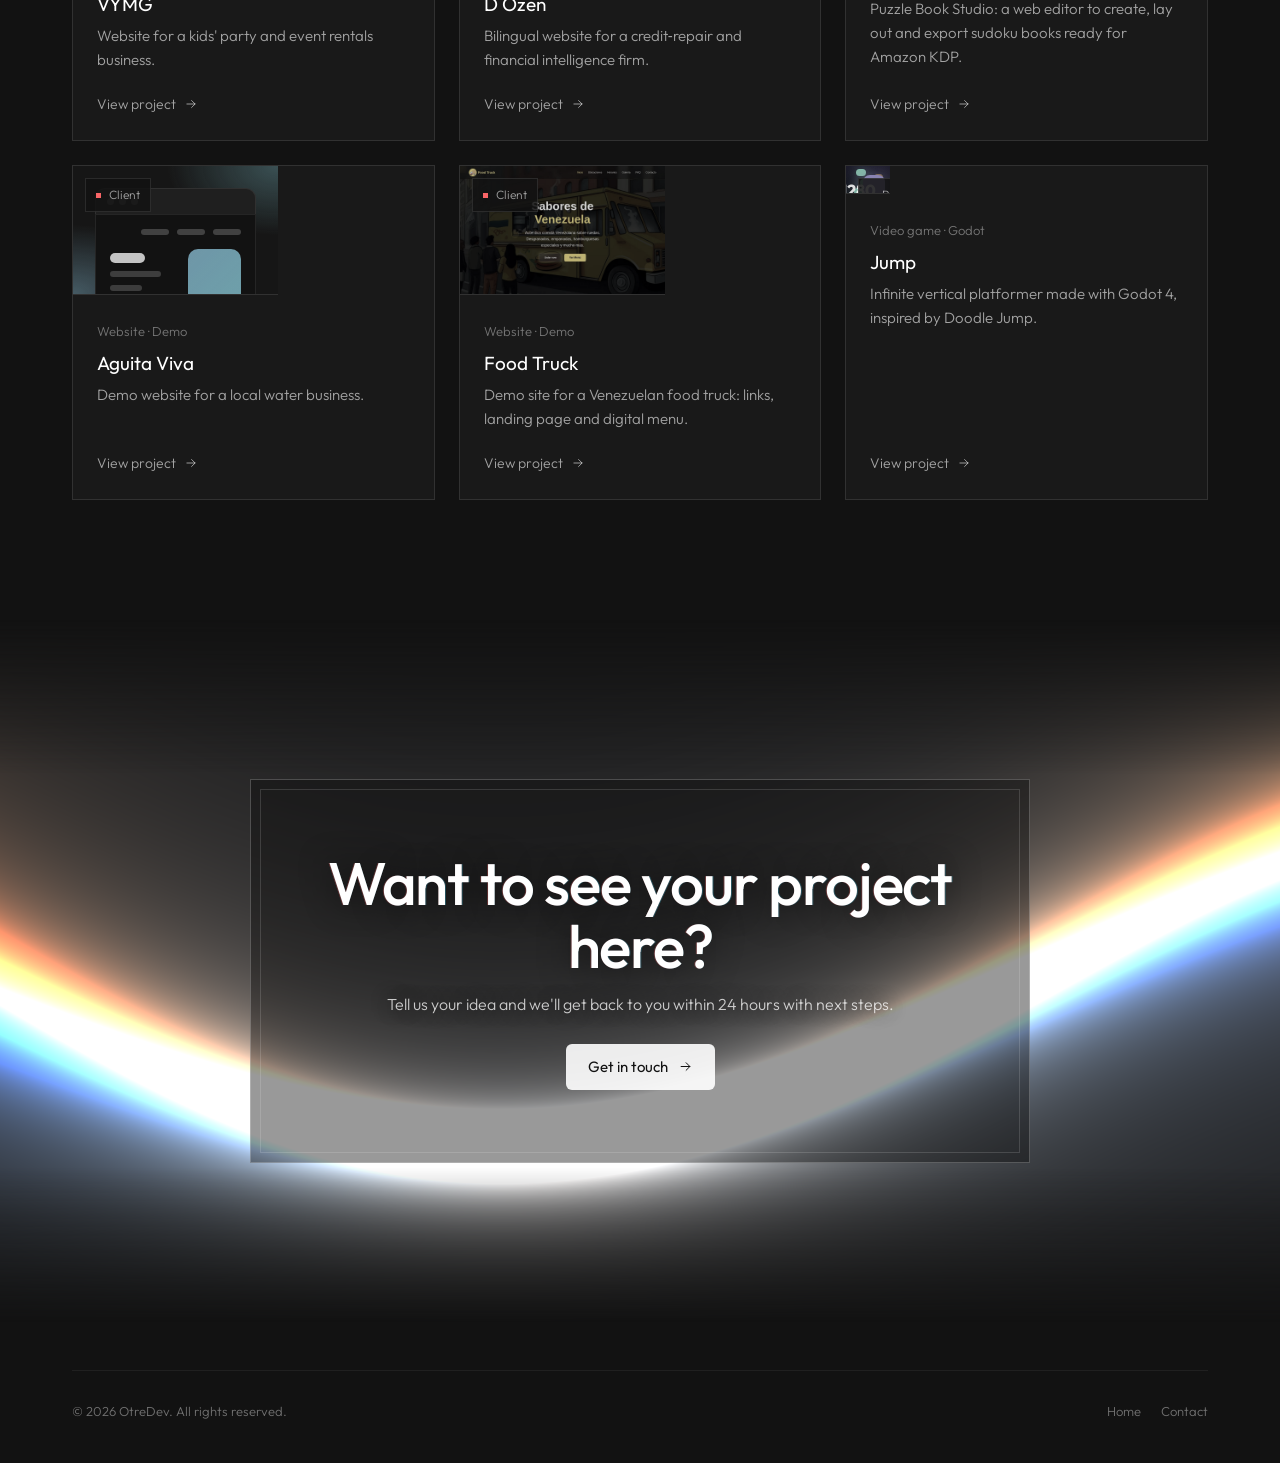
==== commit a2bc70cf: "new design" ====
--- a/portfolio.html
+++ b/portfolio.html
@@ -5,11 +5,11 @@
   <meta name="viewport" content="width=device-width, initial-scale=1.0">
   <title data-i18n="meta.pfTitle">Portfolio — OtreDev</title>
   <meta name="description" content="Projects by OtreDev: websites, web apps, tools and games.">
-  <meta name="theme-color" content="#0a0b10">
-  <link rel="icon" href="data:image/svg+xml,%3Csvg xmlns='http://www.w3.org/2000/svg' viewBox='0 0 32 32'%3E%3Cdefs%3E%3ClinearGradient id='g' x1='0' y1='0' x2='1' y2='1'%3E%3Cstop offset='0' stop-color='%238b7bff'/%3E%3Cstop offset='1' stop-color='%2322d3ee'/%3E%3C/linearGradient%3E%3C/defs%3E%3Crect width='32' height='32' rx='8' fill='url(%23g)'/%3E%3Ccircle cx='16' cy='16' r='7' fill='none' stroke='white' stroke-width='3'/%3E%3C/svg%3E">
+  <meta name="theme-color" content="#121212">
+  <link rel="icon" href="data:image/svg+xml,%3Csvg xmlns='http://www.w3.org/2000/svg' viewBox='0 0 32 32'%3E%3Crect width='32' height='32' fill='%23121212'/%3E%3Crect x='10' y='10' width='12' height='12' fill='none' stroke='%23CACCFD' stroke-width='2.5'/%3E%3C/svg%3E">
   <link rel="preconnect" href="https://fonts.googleapis.com">
   <link rel="preconnect" href="https://fonts.gstatic.com" crossorigin>
-  <link href="https://fonts.googleapis.com/css2?family=Inter:wght@400;500;600&family=Plus+Jakarta+Sans:wght@500;600;700;800&display=swap" rel="stylesheet">
+  <link href="https://fonts.googleapis.com/css2?family=Outfit:wght@300;400;500&display=swap" rel="stylesheet">
   <link rel="stylesheet" href="styles.css">
 </head>
 <body>
@@ -17,15 +17,36 @@
   <header class="nav" id="nav">
     <div class="container nav__inner">
       <a href="index.html" class="brand" aria-label="OtreDev">
-        <span class="brand__mark" aria-hidden="true">O</span>
-        <span class="brand__name">Otre<span>Dev</span></span>
+        <span class="brand__mark" aria-hidden="true"></span>otredev
       </a>
       <nav class="nav__menu" id="navMenu" aria-label="Main">
-        <a href="index.html#servicios" class="nav__link" data-i18n="nav.services">Services</a>
+        <div class="dropdown" id="servicesMenu">
+          <button type="button" class="nav__link" aria-expanded="false" aria-controls="servicesPanel">
+            <span data-i18n="nav.services">Services</span>
+            <svg class="icon" viewBox="0 0 24 24" aria-hidden="true"><path d="m6 9 6 6 6-6"/></svg>
+          </button>
+          <div class="dropdown__panel" id="servicesPanel">
+            <a href="index.html#servicios" class="dropdown__item">
+              <strong><i></i><span data-i18n="prod.1.t">Websites</span></strong>
+              <span data-i18n="prod.1.short">Fast sites and landing pages that turn visitors into customers.</span>
+            </a>
+            <a href="index.html#servicios" class="dropdown__item">
+              <strong><i></i><span data-i18n="prod.2.t">Web &amp; mobile apps</span></strong>
+              <span data-i18n="prod.2.short">Dashboards, SaaS and apps for iOS and Android.</span>
+            </a>
+            <a href="index.html#servicios" class="dropdown__item">
+              <strong><i></i><span data-i18n="prod.3.t">Automation &amp; AI</span></strong>
+              <span data-i18n="prod.3.short">Assistants and workflows that remove repetitive work.</span>
+            </a>
+          </div>
+        </div>
+        <a href="portfolio.html" class="nav__link is-active" data-i18n="nav.projects">Work</a>
         <a href="index.html#proceso" class="nav__link" data-i18n="nav.process">Process</a>
-        <a href="portfolio.html" class="nav__link is-active" data-i18n="nav.projects">Projects</a>
         <a href="index.html#fundador" class="nav__link" data-i18n="nav.about">About</a>
-        <a href="index.html#contacto" class="btn btn--primary btn--sm nav__cta" data-i18n="nav.cta">Let's talk</a>
+        <button type="button" class="btn btn--primary btn--sm nav__cta" data-ask>
+          <span data-i18n="nav.cta">Get in touch</span>
+          <svg class="icon" viewBox="0 0 24 24" aria-hidden="true"><path d="M5 12h14M13 6l6 6-6 6"/></svg>
+        </button>
       </nav>
       <div class="nav__right">
         <div class="lang" role="group" aria-label="Language / Idioma">
@@ -41,15 +62,13 @@
 
   <main>
     <section class="page-hero">
-      <div class="hero__glow" aria-hidden="true"></div>
       <div class="container">
         <a href="index.html" class="back-link">
           <svg class="icon" viewBox="0 0 24 24" aria-hidden="true"><path d="M19 12H5M11 18l-6-6 6-6"/></svg>
           <span data-i18n="pf.back">Back to home</span>
         </a>
-        <span class="kicker" data-i18n="pf.kicker">Portfolio</span>
-        <h1 class="page-hero__title" data-i18n-html="pf.title">Projects that turn ideas into <span class="grad">results</span></h1>
-        <p class="section__lead" data-i18n="pf.lead">A selection of websites, apps, tools and games I've designed and developed — for clients and as personal projects.</p>
+        <h1 class="h1" data-i18n="pf.title">Projects that turn ideas into results.</h1>
+        <p class="lead" data-i18n="pf.lead">A selection of websites, apps, tools and games I've designed and developed — for clients and as personal projects.</p>
 
         <div class="filters" role="group" aria-label="Filter">
           <button class="filter is-active" data-filter="all" aria-pressed="true"><span data-i18n="filter.all">All</span> <em class="filter__n" data-count="all"></em></button>
@@ -62,32 +81,38 @@
 
     <section class="section section--tight">
       <div class="container">
-        <div class="projects projects--grid" id="projectsGrid">
+        <div class="projects" id="projectsGrid">
           <!-- Se genera desde script.js (PROJECTS) -->
         </div>
       </div>
     </section>
 
-    <section class="section">
+    <section class="cta-section">
+      <canvas data-field="cta" aria-hidden="true"></canvas>
       <div class="container">
         <div class="cta-band reveal">
           <div>
             <h2 data-i18n="pf.ctaTitle">Want to see your project here?</h2>
             <p data-i18n="pf.ctaText">Tell us your idea and we'll get back to you within 24 hours with next steps.</p>
           </div>
-          <a href="index.html#contacto" class="btn btn--light">
-            <span data-i18n="pf.ctaBtn">Start a project</span>
+          <button type="button" class="btn btn--primary" data-ask>
+            <span data-i18n="nav.cta">Get in touch</span>
             <svg class="icon" viewBox="0 0 24 24" aria-hidden="true"><path d="M5 12h14M13 6l6 6-6 6"/></svg>
-          </a>
+          </button>
         </div>
       </div>
     </section>
   </main>
 
-  <footer class="footer">
-    <div class="container footer__bottom">
-      <p>© <span id="year">2026</span> OtreDev. <span data-i18n="footer.rights">All rights reserved.</span></p>
-      <p><a href="index.html" data-i18n="footer.home">Home</a> · <a href="index.html#contacto" data-i18n="footer.contact">Contact</a></p>
+  <footer class="footer footer--slim">
+    <div class="container">
+      <div class="footer__bottom">
+        <p>© <span id="year">2026</span> OtreDev. <span data-i18n="footer.rights">All rights reserved.</span></p>
+        <nav>
+          <a href="index.html" data-i18n="footer.home">Home</a>
+          <a href="index.html#contacto" data-i18n="footer.contact">Contact</a>
+        </nav>
+      </div>
     </div>
   </footer>
 
--- a/styles.css
+++ b/styles.css
@@ -1,373 +1,595 @@
 /* =========================================================
-   DevIA — estilos
+   OtreDev — estilos
+   Dirección visual: oscura, sobria, técnica. Bordes finos en
+   lugar de sombras, esquinas rectas, una sola tipografía.
    ========================================================= */
 
 :root {
-  --bg: #0a0b10;
-  --bg-alt: #0e1017;
-  --surface: #13151d;
-  --surface-2: #181b25;
-  --border: rgba(255, 255, 255, 0.08);
-  --border-strong: rgba(255, 255, 255, 0.14);
-  --text: #eceef4;
-  --muted: #9aa1b2;
-  --subtle: #6b7285;
-  --accent: #8b7bff;
-  --accent-2: #22d3ee;
-  --accent-soft: rgba(139, 123, 255, 0.14);
-  --ok: #34d399;
-  --danger: #f87171;
-  --grad: linear-gradient(120deg, #a79bff 0%, #8b7bff 40%, #22d3ee 100%);
-
-  --font: "Inter", system-ui, -apple-system, "Segoe UI", sans-serif;
-  --font-display: "Plus Jakarta Sans", var(--font);
-
-  --radius: 16px;
-  --radius-lg: 24px;
-  --shadow: 0 30px 80px -30px rgba(0, 0, 0, 0.7);
-  --container: 1180px;
-  --nav-h: 72px;
+  --bg: #121212;
+  --surface: #191919;
+  --surface-2: #1e1e1e;
+  --border-solid: #313131;
+
+  --text: #ffffff;
+  --text-2: rgba(255, 255, 255, 0.6);
+  --text-3: rgba(255, 255, 255, 0.4);
+  --line: rgba(255, 255, 255, 0.1);
+  --line-soft: rgba(255, 255, 255, 0.06);
+
+  --lavender: #caccfd;
+  --periwinkle: #a1b5fe;
+  --coral: #f86567;
+
+  --font: "Outfit", Arial, sans-serif;
+
+  --container: 1200px;
+  --nav-h: 64px;
   --ease: cubic-bezier(0.22, 1, 0.36, 1);
 }
 
 /* ---------- Base ---------- */
-*,
-*::before,
-*::after { box-sizing: border-box; margin: 0; padding: 0; }
-
-html { scroll-behavior: smooth; scroll-padding-top: calc(var(--nav-h) + 16px); }
+*, *::before, *::after { box-sizing: border-box; margin: 0; padding: 0; }
+
+html { scroll-behavior: smooth; scroll-padding-top: calc(var(--nav-h) + 24px); }
 
 body {
   font-family: var(--font);
   font-size: 16px;
-  line-height: 1.65;
+  line-height: 24px;
+  font-weight: 300;
   color: var(--text);
   background: var(--bg);
   -webkit-font-smoothing: antialiased;
   overflow-x: hidden;
 }
 
-img, svg { display: block; max-width: 100%; }
+/* Grano muy sutil para que el negro no se vea plano */
+body::after {
+  content: "";
+  position: fixed; inset: 0;
+  pointer-events: none;
+  z-index: 200;
+  opacity: 0.045;
+  background-image: url("data:image/svg+xml,%3Csvg xmlns='http://www.w3.org/2000/svg' width='180' height='180'%3E%3Cfilter id='n'%3E%3CfeTurbulence type='fractalNoise' baseFrequency='.85' numOctaves='3' stitchTiles='stitch'/%3E%3CfeColorMatrix values='0 0 0 0 1 0 0 0 0 1 0 0 0 0 1 0 0 0 1 0'/%3E%3C/filter%3E%3Crect width='100%25' height='100%25' filter='url(%23n)'/%3E%3C/svg%3E");
+}
+
+img, svg, canvas { display: block; max-width: 100%; }
 a { color: inherit; text-decoration: none; }
 button, input, select, textarea { font: inherit; color: inherit; }
 button { cursor: pointer; background: none; border: 0; }
 ul, ol { list-style: none; }
 [hidden] { display: none !important; }
 
-::selection { background: var(--accent); color: #fff; }
-
-:focus-visible { outline: 2px solid var(--accent); outline-offset: 3px; border-radius: 6px; }
-
-.container { width: 100%; max-width: var(--container); margin: 0 auto; padding: 0 24px; }
+::selection { background: var(--lavender); color: #121212; }
+:focus-visible { outline: 1px solid var(--periwinkle); outline-offset: 3px; }
+
+.container { width: 100%; max-width: var(--container); margin: 0 auto; padding: 0 32px; }
 
 .icon {
-  width: 1.1em; height: 1.1em;
-  fill: none; stroke: currentColor; stroke-width: 2;
+  width: 1em; height: 1em;
+  fill: none; stroke: currentColor; stroke-width: 1.6;
   stroke-linecap: round; stroke-linejoin: round;
   flex-shrink: 0;
 }
 
-.grad {
-  background: var(--grad);
-  -webkit-background-clip: text; background-clip: text;
-  color: transparent;
-}
-
 /* ---------- Tipografía ---------- */
-h1, h2, h3, h4 { font-family: var(--font-display); line-height: 1.15; letter-spacing: -0.02em; font-weight: 700; }
-
-.kicker {
-  display: inline-block;
-  font-size: 0.8rem; font-weight: 600;
-  letter-spacing: 0.12em; text-transform: uppercase;
-  color: var(--accent);
-  margin-bottom: 14px;
-}
-
-.eyebrow {
+h1, h2, h3, h4 { font-weight: 400; color: var(--text); }
+
+.h1 {
+  font-size: clamp(2.6rem, 6.2vw, 5rem);
+  line-height: 1.04;
+  letter-spacing: -0.02em;
+  font-weight: 400;
+}
+.h2 {
+  font-size: clamp(1.9rem, 3.6vw, 2.75rem);
+  line-height: 1.12;
+  letter-spacing: -0.02em;
+  font-weight: 500;
+}
+.lead { color: var(--text-2); font-size: 1.125rem; line-height: 1.6; max-width: 620px; }
+.muted { color: var(--text-2); }
+.faint { color: var(--text-3); }
+
+.label {
   display: inline-flex; align-items: center; gap: 10px;
-  padding: 7px 14px 7px 12px;
-  border: 1px solid var(--border-strong);
-  border-radius: 999px;
-  background: rgba(255, 255, 255, 0.03);
-  font-size: 0.85rem; color: var(--muted);
-}
-.eyebrow .dot {
-  width: 8px; height: 8px; border-radius: 50%;
-  background: var(--ok);
-  box-shadow: 0 0 0 4px rgba(52, 211, 153, 0.18);
-}
+  font-size: 0.8125rem; letter-spacing: 0.04em;
+  color: var(--text-3);
+}
+.label::before { content: ""; width: 6px; height: 6px; background: var(--periwinkle); }
+.label--coral::before { background: var(--coral); }
 
 /* ---------- Botones ---------- */
 .btn {
   display: inline-flex; align-items: center; justify-content: center; gap: 10px;
-  height: 50px; padding: 0 24px;
-  border-radius: 12px;
-  font-weight: 600; font-size: 0.97rem;
-  transition: transform 0.25s var(--ease), background 0.25s, box-shadow 0.25s, border-color 0.25s;
+  padding: 10px 16px;
+  border-radius: 6px;
+  font-size: 0.9375rem; font-weight: 400; line-height: 1.2;
   white-space: nowrap;
+  transition: background 0.2s, color 0.2s, border-color 0.2s;
 }
 .btn .icon { transition: transform 0.25s var(--ease); }
 .btn:hover .icon { transform: translateX(3px); }
-.btn:active { transform: translateY(1px); }
-
-.btn--primary {
-  background: var(--accent); color: #fff;
-  box-shadow: 0 10px 30px -10px rgba(139, 123, 255, 0.7), inset 0 1px 0 rgba(255, 255, 255, 0.2);
-}
-.btn--primary:hover { background: #9a8cff; box-shadow: 0 14px 36px -10px rgba(139, 123, 255, 0.85), inset 0 1px 0 rgba(255, 255, 255, 0.2); }
-
-.btn--ghost { border: 1px solid var(--border-strong); background: rgba(255, 255, 255, 0.03); }
-.btn--ghost:hover { border-color: rgba(255, 255, 255, 0.28); background: rgba(255, 255, 255, 0.06); }
-
-.btn--light { background: #fff; color: #0a0b10; }
-.btn--light:hover { background: #eceef4; }
-
-.btn--sm { height: 40px; padding: 0 18px; font-size: 0.9rem; border-radius: 10px; }
-.btn--block { width: 100%; }
+.btn--primary { background: rgba(255, 255, 255, 0.9); color: #121212; }
+.btn--primary:hover { background: #fff; }
+.btn--ghost { border: 1px solid var(--line); color: var(--text); }
+.btn--ghost:hover { border-color: rgba(255, 255, 255, 0.28); }
+.btn--sm { padding: 8px 14px; font-size: 0.875rem; }
 
 .link-arrow {
   display: inline-flex; align-items: center; gap: 8px;
-  font-weight: 600; color: var(--text);
-  border-bottom: 1px solid var(--border-strong); padding-bottom: 4px;
-  transition: border-color 0.2s, gap 0.25s var(--ease);
-}
-.link-arrow:hover { border-color: var(--accent); gap: 12px; }
+  color: var(--text); font-size: 0.9375rem;
+  border-bottom: 1px solid var(--line);
+  padding-bottom: 4px;
+  transition: border-color 0.2s;
+}
+.link-arrow:hover { border-color: var(--text-2); }
+.link-arrow .icon { transition: transform 0.25s var(--ease); }
+.link-arrow:hover .icon { transform: translateX(3px); }
 
 /* ---------- Navegación ---------- */
 .nav {
-  position: fixed; inset: 0 0 auto; z-index: 100;
+  position: fixed; inset: 0 0 auto 0; z-index: 50;
   height: var(--nav-h);
-  transition: background 0.3s, border-color 0.3s, backdrop-filter 0.3s;
   border-bottom: 1px solid transparent;
-}
-.nav.is-scrolled,
-.nav.is-open {
-  background: rgba(10, 11, 16, 0.78);
-  backdrop-filter: saturate(160%) blur(14px);
-  -webkit-backdrop-filter: saturate(160%) blur(14px);
-  border-bottom-color: var(--border);
-}
-.nav__inner { height: 100%; display: flex; align-items: center; justify-content: space-between; gap: 24px; }
-
-.brand { display: inline-flex; align-items: center; gap: 10px; }
-.brand__mark {
+  transition: background 0.3s, border-color 0.3s;
+}
+.nav.is-scrolled, .nav.is-open {
+  background: rgba(18, 18, 18, 0.82);
+  backdrop-filter: blur(14px); -webkit-backdrop-filter: blur(14px);
+  border-color: var(--line-soft);
+}
+.nav__inner { height: 100%; display: flex; align-items: center; gap: 40px; }
+
+.brand { font-size: 1.25rem; font-weight: 400; letter-spacing: -0.02em; color: var(--text); display: inline-flex; align-items: center; gap: 10px; }
+.brand__mark { width: 10px; height: 10px; border: 1.5px solid var(--lavender); }
+
+.nav__menu { display: flex; align-items: center; gap: 28px; flex: 1; }
+.nav__link {
+  font-size: 0.9375rem; color: var(--text-2);
+  display: inline-flex; align-items: center; gap: 6px;
+  transition: color 0.2s;
+}
+.nav__link:hover, .nav__link.is-active, .dropdown.is-open > .nav__link { color: var(--text); }
+.nav__link .icon { width: 12px; height: 12px; transition: transform 0.25s var(--ease); }
+.dropdown.is-open > .nav__link .icon { transform: rotate(180deg); }
+.nav__cta { margin-left: auto; }
+
+.nav__right { display: flex; align-items: center; gap: 16px; }
+
+/* Desplegable de servicios */
+.dropdown { position: relative; }
+.dropdown__panel {
+  position: absolute; top: calc(100% + 20px); left: -20px;
+  width: 340px;
+  background: var(--surface);
+  border: 1px solid var(--border-solid);
+  padding: 8px;
+  opacity: 0; visibility: hidden; transform: translateY(-4px);
+  transition: opacity 0.2s, transform 0.2s var(--ease), visibility 0.2s;
+}
+.dropdown__panel::before { content: ""; position: absolute; inset: -22px 0 100% 0; } /* puente para el hover */
+.dropdown.is-open .dropdown__panel { opacity: 1; visibility: visible; transform: none; }
+.dropdown__item { display: block; padding: 12px 14px; transition: background 0.15s; }
+.dropdown__item:hover, .dropdown__item:focus-visible { background: var(--surface-2); }
+.dropdown__item strong { display: flex; align-items: center; gap: 10px; font-weight: 400; color: var(--text); }
+.dropdown__item strong i { width: 6px; height: 6px; background: var(--periwinkle); }
+.dropdown__item:nth-child(2) strong i { background: var(--lavender); }
+.dropdown__item:nth-child(3) strong i { background: var(--coral); }
+.dropdown__item > span { display: block; margin: 2px 0 0 16px; font-size: 0.875rem; line-height: 1.45; color: var(--text-2); }
+
+.lang { display: flex; font-size: 0.8125rem; }
+.lang__btn { padding: 4px 6px; color: var(--text-3); transition: color 0.2s; }
+.lang__btn.is-active, .lang__btn:hover { color: var(--text); }
+
+.nav__toggle {
+  display: none; width: 40px; height: 40px; position: relative;
+  border: 1px solid rgba(255, 255, 255, 0.22);
+  transition: border-color 0.2s, background 0.2s;
+}
+.nav__toggle:hover, .nav.is-open .nav__toggle { border-color: var(--periwinkle); background: rgba(161, 181, 254, 0.12); }
+.nav__toggle span { position: absolute; left: 11px; right: 11px; height: 2px; background: var(--text-3); transition: transform 0.3s var(--ease); }
+.nav__toggle span:first-child { top: 14px; }
+.nav__toggle span:last-child { top: 22px; }
+.nav.is-open .nav__toggle span:first-child { transform: translateY(4px) rotate(45deg); }
+.nav.is-open .nav__toggle span:last-child { transform: translateY(-4px) rotate(-45deg); }
+
+/* ---------- Secciones ---------- */
+.section { padding: 160px 0 0; }
+.section__head { display: grid; gap: 20px; margin-bottom: 64px; }
+.section__head--row { display: flex; align-items: flex-end; justify-content: space-between; gap: 32px; flex-wrap: wrap; }
+.section__head--row > div { display: grid; gap: 20px; }
+
+/* ---------- Hero ---------- */
+.hero { padding: calc(var(--nav-h) + 120px) 0 0; }
+.hero__copy { display: grid; gap: 28px; max-width: 920px; }
+.hero__copy .lead { max-width: 560px; }
+.hero__actions { display: flex; align-items: center; gap: 28px; flex-wrap: wrap; margin-top: 8px; }
+.hero__visual {
+  position: relative;
+  margin-top: 96px;
+  aspect-ratio: 21 / 9;
+  border: 1px solid var(--line);
+  background: #0f0f0f;
+  overflow: hidden;
+}
+.hero__visual canvas { width: 100%; height: 100%; }
+.hero__meta {
+  position: absolute; left: 0; right: 0; bottom: 0;
+  display: flex; justify-content: space-between; gap: 16px;
+  padding: 16px 20px;
+  font-size: 0.75rem; letter-spacing: 0.06em; color: var(--text-3);
+  font-variant-numeric: tabular-nums;
+}
+.hero__meta b { font-weight: 400; color: var(--text-2); }
+
+.stack {
+  display: flex; flex-wrap: wrap; gap: 8px 28px; align-items: center;
+  padding: 28px 0;
+  border-bottom: 1px solid var(--line-soft);
+  font-size: 0.875rem; color: var(--text-3);
+}
+.stack span:first-child { color: var(--text-2); margin-right: 8px; }
+
+/* ---------- Servicios (productos) ---------- */
+.products { display: grid; grid-template-columns: repeat(3, 1fr); gap: 24px; }
+.product { display: flex; flex-direction: column; }
+.product__visual {
+  aspect-ratio: 4 / 3;
+  background: var(--surface);
+  border: 1px solid var(--border-solid);
   display: grid; place-items: center;
-  width: 34px; height: 34px; border-radius: 10px;
-  background: var(--grad);
-  font-family: var(--font-display); font-weight: 800; font-size: 1.05rem; color: #fff;
-  box-shadow: 0 6px 18px -6px rgba(139, 123, 255, 0.8);
-}
-.brand__name { font-family: var(--font-display); font-weight: 700; font-size: 1.25rem; letter-spacing: -0.02em; }
-
-.nav__menu { display: flex; align-items: center; gap: 6px; }
-.nav__link {
-  padding: 8px 14px; border-radius: 8px;
-  font-size: 0.93rem; font-weight: 500; color: var(--muted);
-  transition: color 0.2s, background 0.2s;
-}
-.nav__link:hover, .nav__link.is-active { color: var(--text); }
-.nav__link.is-active { background: rgba(255, 255, 255, 0.05); }
-.nav__cta { margin-left: 10px; }
-
-.nav__toggle { display: none; width: 42px; height: 42px; border-radius: 10px; border: 1px solid var(--border-strong); position: relative; }
-.nav__toggle span {
-  position: absolute; left: 11px; right: 11px; height: 2px; border-radius: 2px;
-  background: var(--text); transition: transform 0.3s var(--ease), top 0.3s var(--ease);
-}
-.nav__toggle span:first-child { top: 16px; }
-.nav__toggle span:last-child { top: 23px; }
-.nav.is-open .nav__toggle span:first-child { top: 19.5px; transform: rotate(45deg); }
-.nav.is-open .nav__toggle span:last-child { top: 19.5px; transform: rotate(-45deg); }
-
-/* ---------- Hero ---------- */
-.hero {
-  position: relative; overflow: hidden;
-  padding: calc(var(--nav-h) + 72px) 0 96px;
-  min-height: min(100vh, 920px);
-  display: flex; align-items: center;
-}
-.hero__glow {
-  position: absolute; inset: -20% -10% auto; height: 820px; pointer-events: none;
-  background:
-    radial-gradient(40% 50% at 70% 30%, rgba(139, 123, 255, 0.28), transparent 70%),
-    radial-gradient(30% 40% at 90% 60%, rgba(34, 211, 238, 0.16), transparent 70%),
-    radial-gradient(35% 45% at 15% 10%, rgba(139, 123, 255, 0.12), transparent 70%);
-}
-.hero__grid {
-  position: absolute; inset: 0; pointer-events: none;
-  background-image:
-    linear-gradient(rgba(255, 255, 255, 0.035) 1px, transparent 1px),
-    linear-gradient(90deg, rgba(255, 255, 255, 0.035) 1px, transparent 1px);
-  background-size: 64px 64px;
-  mask-image: radial-gradient(70% 60% at 50% 30%, #000 20%, transparent 75%);
-  -webkit-mask-image: radial-gradient(70% 60% at 50% 30%, #000 20%, transparent 75%);
-}
-.hero__inner { position: relative; display: grid; grid-template-columns: 1.05fr 1fr; gap: 64px; align-items: center; }
-
-.hero__title {
-  margin: 24px 0 22px;
-  font-size: clamp(2.3rem, 4.6vw, 3.7rem);
-  font-weight: 800; letter-spacing: -0.035em; line-height: 1.05;
-}
-.hero__lead { font-size: 1.15rem; color: var(--muted); max-width: 560px; }
-.hero__actions { display: flex; flex-wrap: wrap; gap: 12px; margin: 36px 0 34px; }
-.hero__trust { display: flex; flex-wrap: wrap; gap: 10px 24px; font-size: 0.92rem; color: var(--muted); }
-.hero__trust li { display: inline-flex; align-items: center; gap: 8px; }
-.hero__trust .icon { color: var(--ok); }
-
-/* Ventana de producto */
-.hero__visual { position: relative; padding: 30px 10px 40px; }
-.window {
+  overflow: hidden;
+}
+.product__visual svg { width: 78%; height: auto; }
+.product__body { padding: 24px 0 0; display: grid; gap: 10px; }
+.product__body h3 { font-size: 1.1875rem; line-height: 1.3; font-weight: 400; }
+.product__body p { color: var(--text-2); }
+.product__list { display: grid; gap: 6px; margin-top: 6px; font-size: 0.875rem; color: var(--text-3); }
+.product__list li { padding-left: 16px; position: relative; }
+.product__list li::before { content: ""; position: absolute; left: 0; top: 11px; width: 6px; height: 1px; background: var(--text-3); }
+.product__body .link-arrow { justify-self: start; margin-top: 14px; }
+
+/* Ilustraciones de producto: monocromas con acento frío */
+.viz { fill: none; stroke: rgba(255, 255, 255, 0.28); stroke-width: 1; }
+.viz .fill { fill: rgba(255, 255, 255, 0.06); stroke: none; }
+.viz .hi { stroke: var(--periwinkle); }
+.viz .hi-fill { fill: var(--periwinkle); stroke: none; }
+.viz .lav { stroke: var(--lavender); }
+.viz .coral { fill: var(--coral); stroke: none; }
+.viz .txt { fill: rgba(255, 255, 255, 0.5); stroke: none; }
+
+/* ---------- Franja de declaración ---------- */
+.statement {
   position: relative;
-  border-radius: 18px;
-  background: linear-gradient(180deg, #171a24, #11131b);
-  border: 1px solid var(--border-strong);
-  box-shadow: var(--shadow), 0 0 0 1px rgba(0, 0, 0, 0.4), 0 0 120px -40px rgba(139, 123, 255, 0.5);
+  margin-top: 160px;
+  min-height: 560px;
+  display: grid; place-items: center;
+  border-top: 1px solid var(--line-soft);
+  border-bottom: 1px solid var(--line-soft);
   overflow: hidden;
-  transform: perspective(1400px) rotateY(-8deg) rotateX(4deg);
-  transition: transform 0.8s var(--ease);
-}
-.hero__visual:hover .window { transform: perspective(1400px) rotateY(-3deg) rotateX(2deg); }
-.window__bar { display: flex; align-items: center; gap: 7px; padding: 13px 16px; border-bottom: 1px solid var(--border); }
-.window__bar > span { width: 11px; height: 11px; border-radius: 50%; background: #2a2e3b; }
-.window__bar > span:nth-child(1) { background: #ff5f57; }
-.window__bar > span:nth-child(2) { background: #febc2e; }
-.window__bar > span:nth-child(3) { background: #28c840; }
-.window__url {
-  margin-left: 14px; flex: 1; max-width: 260px;
-  padding: 4px 12px; border-radius: 7px; background: rgba(255, 255, 255, 0.05);
-  font-size: 0.75rem; color: var(--subtle);
-}
-.window__body { display: grid; grid-template-columns: 56px 1fr; min-height: 330px; }
-.w-side { border-right: 1px solid var(--border); padding: 16px 0; display: flex; flex-direction: column; align-items: center; gap: 14px; }
-.w-side i { width: 22px; height: 22px; border-radius: 7px; background: rgba(255, 255, 255, 0.06); }
-.w-side i.w-logo { background: var(--grad); margin-bottom: 8px; }
-.w-side i.on { background: var(--accent-soft); box-shadow: inset 0 0 0 1px rgba(139, 123, 255, 0.5); }
-.w-main { padding: 20px; display: flex; flex-direction: column; gap: 16px; }
-.w-head { display: flex; justify-content: space-between; align-items: center; }
-.w-head b { width: 120px; height: 12px; border-radius: 6px; background: rgba(255, 255, 255, 0.14); }
-.w-head em { width: 70px; height: 24px; border-radius: 7px; background: var(--accent-soft); }
-.w-kpis { display: grid; grid-template-columns: repeat(3, 1fr); gap: 10px; }
-.w-kpi { padding: 12px; border-radius: 11px; background: rgba(255, 255, 255, 0.035); border: 1px solid var(--border); display: grid; gap: 2px; }
-.w-kpi small { font-size: 0.68rem; color: var(--subtle); }
-.w-kpi strong { font-family: var(--font-display); font-size: 1.05rem; }
-.w-kpi .up { font-size: 0.68rem; color: var(--ok); font-weight: 600; }
-.w-chart { height: 110px; border-radius: 11px; background: rgba(255, 255, 255, 0.02); border: 1px solid var(--border); padding: 8px 0 0; overflow: hidden; }
-.w-chart svg { width: 100%; height: 100%; }
-.w-rows { display: grid; gap: 8px; }
-.w-rows i { height: 10px; border-radius: 5px; background: rgba(255, 255, 255, 0.06); }
-.w-rows i:nth-child(2) { width: 80%; }
-.w-rows i:nth-child(3) { width: 60%; }
-
-.float {
-  position: absolute; display: flex; align-items: center; gap: 12px;
-  padding: 12px 16px 12px 12px; border-radius: 14px;
-  background: rgba(22, 25, 35, 0.88);
-  backdrop-filter: blur(10px); -webkit-backdrop-filter: blur(10px);
-  border: 1px solid var(--border-strong);
-  box-shadow: 0 20px 40px -16px rgba(0, 0, 0, 0.8);
-  animation: bob 6s ease-in-out infinite;
-}
-.float strong { display: block; font-size: 0.85rem; font-weight: 600; }
-.float small { display: block; font-size: 0.75rem; color: var(--muted); }
-.float__icon { display: grid; place-items: center; width: 34px; height: 34px; border-radius: 10px; }
-.float__icon.ok { background: rgba(52, 211, 153, 0.15); color: var(--ok); }
-.float__icon.ai { background: var(--accent-soft); color: #a79bff; }
-.float--a { left: -22px; bottom: 10px; }
-.float--b { right: -14px; top: 0; animation-delay: -3s; }
-
-@keyframes bob { 0%, 100% { transform: translateY(0); } 50% { transform: translateY(-10px); } }
-
-/* ---------- Stack / marquee ---------- */
-.stack { padding: 20px 0 64px; border-bottom: 1px solid var(--border); }
-.stack__label { text-align: center; font-size: 0.85rem; color: var(--subtle); margin-bottom: 22px; }
-.marquee {
-  overflow: hidden;
-  mask-image: linear-gradient(90deg, transparent, #000 12%, #000 88%, transparent);
-  -webkit-mask-image: linear-gradient(90deg, transparent, #000 12%, #000 88%, transparent);
-}
-.marquee__track { display: flex; gap: 56px; width: max-content; animation: marquee 38s linear infinite; }
-.marquee__track span {
-  font-family: var(--font-display); font-weight: 700; font-size: 1.3rem;
-  color: rgba(236, 238, 244, 0.35); letter-spacing: -0.01em; white-space: nowrap;
-}
-@keyframes marquee { to { transform: translateX(calc(-50% - 28px)); } }
-
-/* ---------- Secciones ---------- */
-.section { padding: 112px 0; position: relative; }
-.section--alt { background: var(--bg-alt); border-top: 1px solid var(--border); border-bottom: 1px solid var(--border); }
-.section--tight { padding-top: 24px; }
-.section__head { max-width: 680px; margin-bottom: 56px; }
-.section__head--row { max-width: none; display: flex; justify-content: space-between; align-items: flex-end; gap: 24px; }
-.section__title { font-size: clamp(1.9rem, 3.6vw, 2.75rem); font-weight: 800; letter-spacing: -0.03em; }
-.section__lead { margin-top: 16px; font-size: 1.08rem; color: var(--muted); max-width: 620px; }
-
-/* ---------- Servicios ---------- */
-.services { display: grid; grid-template-columns: repeat(4, 1fr); gap: 18px; }
-.service {
-  position: relative; padding: 28px 24px 30px;
-  border-radius: var(--radius-lg);
-  background: var(--surface); border: 1px solid var(--border);
-  transition: transform 0.35s var(--ease), border-color 0.35s, background 0.35s;
-  overflow: hidden;
-}
-.service::before {
-  content: ""; position: absolute; inset: 0; pointer-events: none; opacity: 0;
-  background: radial-gradient(80% 60% at 50% 0%, rgba(139, 123, 255, 0.14), transparent 70%);
-  transition: opacity 0.35s;
-}
-.service:hover { transform: translateY(-4px); border-color: rgba(139, 123, 255, 0.35); }
-.service:hover::before { opacity: 1; }
-.service__icon {
-  display: grid; place-items: center; width: 48px; height: 48px; margin-bottom: 22px;
-  border-radius: 13px; background: var(--accent-soft); color: #b3a8ff;
-  border: 1px solid rgba(139, 123, 255, 0.25);
-}
-.service__icon .icon { width: 22px; height: 22px; }
-.service h3 { font-size: 1.15rem; margin-bottom: 8px; }
-.service > p { color: var(--muted); font-size: 0.95rem; margin-bottom: 20px; }
-
-.checks { display: grid; gap: 9px; padding-top: 18px; border-top: 1px solid var(--border); }
-.checks li { position: relative; padding-left: 26px; font-size: 0.9rem; color: #c9cdd8; }
-.checks li::before {
-  content: ""; position: absolute; left: 0; top: 4px; width: 16px; height: 16px; border-radius: 50%;
-  background: rgba(52, 211, 153, 0.14) url("data:image/svg+xml,%3Csvg xmlns='http://www.w3.org/2000/svg' viewBox='0 0 24 24' fill='none' stroke='%2334d399' stroke-width='3' stroke-linecap='round' stroke-linejoin='round'%3E%3Cpath d='M20 6 9 17l-5-5'/%3E%3C/svg%3E") center / 10px no-repeat;
-}
+  background: #0e0e0e;
+}
+.statement canvas { position: absolute; inset: 0; width: 100%; height: 100%; }
+.statement::after {
+  content: ""; position: absolute; inset: 0;
+  background: radial-gradient(ellipse 50% 60% at 50% 50%, rgba(14, 14, 14, 0.85), transparent 75%);
+}
+.statement__text {
+  position: relative; z-index: 1;
+  max-width: 880px; padding: 0 32px;
+  text-align: center;
+  font-size: clamp(1.8rem, 4vw, 3rem); line-height: 1.15; letter-spacing: -0.02em; font-weight: 400;
+}
+.statement__text span { display: block; color: var(--text-3); }
+
+.pillars { display: grid; grid-template-columns: repeat(4, 1fr); gap: 32px; padding-top: 72px; }
+.pillar { border-top: 1px solid var(--line); padding-top: 20px; display: grid; gap: 8px; align-content: start; }
+.pillar h3 { font-size: 1.125rem; font-weight: 400; }
+.pillar p { color: var(--text-2); font-size: 0.9375rem; }
+.pillar__n { font-size: 0.75rem; color: var(--text-3); font-variant-numeric: tabular-nums; }
 
 /* ---------- Proceso ---------- */
-.steps { display: grid; grid-template-columns: repeat(3, 1fr); gap: 1px; background: var(--border); border: 1px solid var(--border); border-radius: var(--radius-lg); overflow: hidden; counter-reset: s; }
-.step { background: var(--bg-alt); padding: 34px 30px 36px; transition: background 0.3s; }
-.step:hover { background: var(--surface); }
-.step__n {
-  display: inline-block; margin-bottom: 18px;
-  font-family: var(--font-display); font-weight: 800; font-size: 0.95rem;
-  background: var(--grad); -webkit-background-clip: text; background-clip: text; color: transparent;
-}
-.step h3 { font-size: 1.2rem; margin-bottom: 8px; }
-.step p { color: var(--muted); font-size: 0.95rem; }
-
-/* ---------- Proyectos ---------- */
-.projects { display: grid; grid-template-columns: repeat(3, 1fr); gap: 22px; }
+.steps {
+  display: grid; grid-template-columns: repeat(3, 1fr);
+  border-top: 1px solid var(--line); border-left: 1px solid var(--line);
+}
+.step { padding: 32px 28px 40px; border-right: 1px solid var(--line); border-bottom: 1px solid var(--line); display: grid; gap: 10px; align-content: start; transition: background 0.25s; }
+.step:hover { background: rgba(255, 255, 255, 0.015); }
+.step__n { font-size: 0.8125rem; color: var(--periwinkle); font-variant-numeric: tabular-nums; margin-bottom: 28px; }
+.step h3 { font-size: 1.1875rem; font-weight: 400; }
+.step p { color: var(--text-2); font-size: 0.9375rem; }
+
+/* ---------- Trabajo (estilo "papers") ---------- */
+.papers { display: grid; grid-template-columns: repeat(3, 1fr); gap: 24px; }
+.paper__open {
+  width: 100%; height: 100%; text-align: left;
+  display: flex; flex-direction: column; gap: 12px;
+  padding: 28px;
+  min-height: 250px;
+  background: var(--surface);
+  border: 1px solid var(--border-solid);
+  transition: border-color 0.25s, background 0.25s;
+}
+.paper__open:hover { border-color: rgba(255, 255, 255, 0.24); background: #1b1b1b; }
+.paper__meta { display: flex; justify-content: space-between; align-items: center; gap: 12px; font-size: 0.8125rem; color: var(--text-3); }
+.paper__kind { display: inline-flex; align-items: center; gap: 8px; }
+.paper__kind::before { content: ""; width: 6px; height: 6px; background: var(--periwinkle); }
+.paper__kind--client::before { background: var(--coral); }
+.paper__open h3 { font-size: 1.1875rem; line-height: 1.3; font-weight: 400; margin-top: 20px; }
+.paper__open p { color: var(--text-2); font-size: 0.9375rem; display: -webkit-box; -webkit-line-clamp: 2; -webkit-box-orient: vertical; overflow: hidden; }
+.paper__more { margin-top: auto; padding-top: 16px; display: inline-flex; align-items: center; gap: 8px; font-size: 0.875rem; color: var(--text-2); transition: color 0.2s; }
+.paper__more .icon { transition: transform 0.25s var(--ease); }
+.paper__open:hover .paper__more { color: var(--text); }
+.paper__open:hover .paper__more .icon { transform: translateX(3px); }
+
+/* ---------- Fundador ---------- */
+.founder { display: grid; grid-template-columns: 5fr 7fr; gap: 80px; align-items: start; }
+.founder__photo { position: relative; border: 1px solid var(--border-solid); background: var(--surface); }
+.founder__photo img { width: 100%; aspect-ratio: 4 / 5; object-fit: cover; filter: grayscale(40%); }
+.founder__caption { display: flex; justify-content: space-between; padding: 14px 16px; font-size: 0.8125rem; color: var(--text-3); border-top: 1px solid var(--border-solid); }
+.founder__body { display: grid; gap: 20px; padding-top: 8px; }
+.founder__body p { color: var(--text-2); max-width: 600px; }
+.founder__role { color: var(--text-3) !important; margin-top: -8px; }
+.founder__tags, .tags { display: flex; flex-wrap: wrap; gap: 8px; }
+.founder__tags span, .tags span { font-size: 0.8125rem; color: var(--text-2); border: 1px solid var(--line); padding: 4px 10px; }
+.founder__links { display: flex; gap: 24px; flex-wrap: wrap; padding-top: 8px; }
+.icon-link { display: inline-flex; align-items: center; gap: 8px; font-size: 0.9375rem; color: var(--text-2); transition: color 0.2s; }
+.icon-link:hover { color: var(--text); }
+
+/* ---------- FAQ ---------- */
+.faq { display: grid; grid-template-columns: 4fr 8fr; gap: 64px; align-items: start; }
+.faq__list { border-top: 1px solid var(--line); }
+.faq__list details { border-bottom: 1px solid var(--line); }
+.faq__list summary {
+  list-style: none; cursor: pointer;
+  display: flex; justify-content: space-between; align-items: center; gap: 24px;
+  padding: 22px 0; font-size: 1.0625rem; font-weight: 400;
+}
+.faq__list summary::-webkit-details-marker { display: none; }
+.faq__list summary::after { content: "+"; font-size: 1.25rem; color: var(--text-3); transition: transform 0.3s var(--ease); }
+.faq__list details[open] summary::after { transform: rotate(45deg); }
+.faq__list details p { color: var(--text-2); padding: 0 48px 24px 0; }
+
+/* ---------- Contacto (bloque CTA) ---------- */
+.contact {
+  border: 1px solid var(--border-solid);
+  background: var(--surface);
+  padding: 72px 64px;
+  display: grid; grid-template-columns: 7fr 5fr; gap: 64px; align-items: end;
+}
+.contact__copy { display: grid; gap: 20px; }
+.contact__copy .btn { justify-self: start; margin-top: 12px; }
+.channels { display: grid; border-top: 1px solid var(--line); }
+.channel {
+  display: flex; align-items: center; justify-content: space-between; gap: 16px;
+  padding: 16px 0; border-bottom: 1px solid var(--line);
+  transition: color 0.2s;
+}
+.channel span { display: grid; }
+.channel strong { font-weight: 400; }
+.channel small { font-size: 0.8125rem; color: var(--text-3); }
+.channel .icon { color: var(--text-3); transition: transform 0.25s var(--ease), color 0.2s; }
+.channel:hover .icon { transform: translate(2px, -2px); color: var(--text); }
+
+/* ---------- Footer ---------- */
+.footer { margin-top: 160px; border-top: 1px solid var(--line-soft); padding: 96px 0 40px; }
+.footer__top { display: flex; justify-content: space-between; align-items: flex-end; gap: 32px; flex-wrap: wrap; padding-bottom: 80px; }
+.footer__quote { font-size: clamp(2rem, 4.6vw, 3.5rem); line-height: 1.08; letter-spacing: -0.02em; font-weight: 400; max-width: 760px; }
+.footer__quote span { color: var(--text-3); }
+.socials { display: flex; gap: 8px; }
+.socials a {
+  width: 40px; height: 40px; display: grid; place-items: center;
+  border: 1px solid var(--line); color: var(--text-2);
+  transition: color 0.2s, border-color 0.2s;
+}
+.socials a:hover { color: var(--text); border-color: rgba(255, 255, 255, 0.28); }
+.socials .icon { width: 18px; height: 18px; }
+.footer__cols {
+  display: grid; grid-template-columns: 1.4fr repeat(4, 1fr); gap: 32px;
+  padding: 48px 0; border-top: 1px solid var(--line-soft);
+}
+.footer__brand p { color: var(--text-3); font-size: 0.875rem; max-width: 260px; margin-top: 14px; }
+.footer__cols h4 { font-size: 0.8125rem; font-weight: 400; color: var(--text-3); margin-bottom: 16px; }
+.footer__cols a, .footer__cols button { display: block; text-align: left; font-size: 0.9375rem; color: var(--text-2); padding: 4px 0; transition: color 0.2s; }
+.footer__cols a:hover, .footer__cols button:hover { color: var(--text); }
+.footer__bottom {
+  display: flex; justify-content: space-between; gap: 16px; flex-wrap: wrap;
+  padding-top: 28px; border-top: 1px solid var(--line-soft);
+  font-size: 0.8125rem; color: var(--text-3);
+}
+.footer__bottom nav { display: flex; gap: 20px; }
+.footer__bottom a:hover { color: var(--text-2); }
+
+/* ---------- Modal de contacto paso a paso ---------- */
+.ask { position: fixed; inset: 0; z-index: 120; display: grid; place-items: center; padding: 24px; }
+.ask__backdrop { position: absolute; inset: 0; background: rgba(8, 8, 8, 0.78); backdrop-filter: blur(6px); -webkit-backdrop-filter: blur(6px); opacity: 0; transition: opacity 0.3s; }
+.ask__panel {
+  position: relative; width: 100%; max-width: 680px; min-height: 440px;
+  background: var(--surface); border: 1px solid var(--border-solid);
+  display: flex; flex-direction: column;
+  opacity: 0; transform: translateY(12px);
+  transition: opacity 0.35s var(--ease), transform 0.35s var(--ease);
+}
+.ask.is-open .ask__backdrop { opacity: 1; }
+.ask.is-open .ask__panel { opacity: 1; transform: none; }
+.ask__progress { height: 1px; background: var(--line); }
+.ask__progress i { display: block; height: 100%; background: var(--periwinkle); width: 0; transition: width 0.4s var(--ease); }
+.ask__head { display: flex; justify-content: space-between; align-items: center; padding: 18px 24px; font-size: 0.8125rem; color: var(--text-3); font-variant-numeric: tabular-nums; }
+.ask__close { width: 32px; height: 32px; display: grid; place-items: center; color: var(--text-2); margin-right: -8px; }
+.ask__close:hover { color: var(--text); }
+.ask__body { flex: 1; padding: 24px 48px 16px; display: flex; flex-direction: column; justify-content: center; }
+.ask__step { display: grid; gap: 22px; animation: askIn 0.4s var(--ease); }
+@keyframes askIn { from { opacity: 0; transform: translateY(10px); } to { opacity: 1; transform: none; } }
+.ask__q { font-size: clamp(1.5rem, 3.4vw, 2rem); line-height: 1.2; letter-spacing: -0.02em; font-weight: 400; }
+.ask__q small { display: block; font-size: 1rem; letter-spacing: 0; color: var(--text-2); margin-top: 10px; line-height: 1.5; }
+.ask__input {
+  width: 100%; background: transparent; border: 0; border-bottom: 1px solid var(--line);
+  padding: 10px 0 12px; font-size: 1.375rem; font-weight: 300; color: var(--text);
+  outline: none; resize: none; transition: border-color 0.2s;
+}
+.ask__input::placeholder { color: rgba(255, 255, 255, 0.22); }
+.ask__input:focus { border-color: var(--periwinkle); }
+.ask__input.has-error { border-color: var(--coral); }
+.ask__error { font-size: 0.875rem; color: var(--coral); min-height: 20px; }
+.ask__choices { display: grid; gap: 8px; }
+.ask__choice {
+  display: flex; align-items: center; gap: 14px; text-align: left;
+  padding: 14px 16px; border: 1px solid var(--line);
+  transition: border-color 0.2s, background 0.2s;
+}
+.ask__choice:hover { border-color: rgba(255, 255, 255, 0.24); }
+.ask__choice.is-selected { border-color: var(--periwinkle); background: rgba(161, 181, 254, 0.06); }
+.ask__choice kbd { font: inherit; font-size: 0.75rem; width: 22px; height: 22px; display: grid; place-items: center; border: 1px solid var(--line); color: var(--text-3); }
+.ask__choice.is-selected kbd { border-color: var(--periwinkle); color: var(--periwinkle); }
+.ask__review { display: grid; border-top: 1px solid var(--line); }
+.ask__review div { display: grid; grid-template-columns: 120px 1fr; gap: 16px; padding: 12px 0; border-bottom: 1px solid var(--line); font-size: 0.9375rem; }
+.ask__review dt { color: var(--text-3); }
+.ask__review dd { color: var(--text); white-space: pre-wrap; word-break: break-word; max-height: 96px; overflow: auto; }
+.ask__foot { display: flex; justify-content: space-between; align-items: center; gap: 16px; padding: 20px 48px 32px; }
+.ask__hint { font-size: 0.8125rem; color: var(--text-3); }
+.ask__hint b { font-weight: 400; color: var(--text-2); }
+.ask__nav { display: flex; gap: 10px; margin-left: auto; }
+
+/* ---------- Portafolio ---------- */
+.page-hero { padding: calc(var(--nav-h) + 96px) 0 0; }
+.page-hero .container { display: grid; gap: 24px; }
+.back-link { display: inline-flex; align-items: center; gap: 8px; font-size: 0.875rem; color: var(--text-3); transition: color 0.2s; justify-self: start; }
+.back-link:hover { color: var(--text); }
+.filters { display: flex; flex-wrap: wrap; gap: 8px; margin-top: 32px; }
+.filter { display: inline-flex; gap: 8px; align-items: center; padding: 8px 14px; border: 1px solid var(--line); font-size: 0.875rem; color: var(--text-2); transition: color 0.2s, border-color 0.2s; }
+.filter:hover { color: var(--text); }
+.filter.is-active { color: var(--text); border-color: var(--periwinkle); }
+.filter__n { font-style: normal; color: var(--text-3); font-variant-numeric: tabular-nums; }
+.section--tight { padding-top: 56px; }
+
+.projects { display: grid; grid-template-columns: repeat(3, 1fr); gap: 24px; }
 .project__open {
   display: flex; flex-direction: column; width: 100%; height: 100%; text-align: left;
-  border-radius: var(--radius-lg); overflow: hidden;
-  background: var(--surface); border: 1px solid var(--border);
-  transition: transform 0.35s var(--ease), border-color 0.35s, box-shadow 0.35s;
-}
-.project__open:hover { transform: translateY(-5px); border-color: var(--border-strong); box-shadow: var(--shadow); }
-.project__thumb { aspect-ratio: 16 / 10; overflow: hidden; border-bottom: 1px solid var(--border); }
-.project__thumb .mock { transition: transform 0.6s var(--ease); }
-.project__open:hover .mock { transform: scale(1.04); }
-.project__body { padding: 22px 24px 26px; display: flex; flex-direction: column; gap: 6px; flex: 1; }
-.project__type { font-size: 0.75rem; font-weight: 600; letter-spacing: 0.1em; text-transform: uppercase; color: var(--accent); }
-.project__body h3 { font-size: 1.2rem; }
-.project__body p { color: var(--muted); font-size: 0.93rem; }
-.project__more { margin-top: auto; padding-top: 12px; display: inline-flex; align-items: center; gap: 8px; font-weight: 600; font-size: 0.9rem; }
-.project__more .icon { transition: transform 0.25s var(--ease); }
-.project__open:hover .project__more .icon { transform: translateX(4px); }
-
-/* Miniaturas CSS */
+  background: var(--surface); border: 1px solid var(--border-solid);
+  transition: border-color 0.25s;
+}
+.project__open:hover { border-color: rgba(255, 255, 255, 0.24); }
+.project__thumb { position: relative; aspect-ratio: 16 / 10; overflow: hidden; border-bottom: 1px solid var(--border-solid); }
+.project__thumb > img, .modal__thumb > img { position: absolute; inset: 0; width: 100%; height: 100%; object-fit: cover; object-position: top; z-index: 1; filter: saturate(0.35) brightness(0.85); transition: filter 0.4s, transform 0.6s var(--ease); }
+.project__open:hover .project__thumb > img { filter: saturate(0.8) brightness(0.95); transform: scale(1.02); }
+.project__thumb .mock { filter: saturate(0.35); }
+.project__badge {
+  position: absolute; top: 12px; left: 12px; z-index: 2;
+  display: inline-flex; align-items: center; gap: 8px;
+  padding: 4px 10px; font-size: 0.75rem; color: var(--text-2);
+  background: rgba(18, 18, 18, 0.85); border: 1px solid var(--line);
+}
+.project__badge::before { content: ""; width: 5px; height: 5px; background: var(--periwinkle); }
+.project__badge--client::before { background: var(--coral); }
+.project__body { padding: 24px; display: flex; flex-direction: column; gap: 8px; flex: 1; }
+.project__type { font-size: 0.8125rem; color: var(--text-3); }
+.project__body h3 { font-size: 1.1875rem; font-weight: 400; }
+.project__body p { color: var(--text-2); font-size: 0.9375rem; }
+.project__more { margin-top: auto; padding-top: 12px; display: inline-flex; align-items: center; gap: 8px; font-size: 0.875rem; color: var(--text-2); }
+.project__open:hover .project__more { color: var(--text); }
+
+.cta-band {
+  display: flex; justify-content: space-between; align-items: center; gap: 32px; flex-wrap: wrap;
+  border: 1px solid var(--border-solid); background: var(--surface); padding: 48px;
+}
+.cta-band h2 { font-size: clamp(1.5rem, 2.8vw, 2rem); font-weight: 500; letter-spacing: -0.02em; }
+.cta-band p { color: var(--text-2); margin-top: 8px; }
+
+/* Modal de proyecto */
+.modal { position: fixed; inset: 0; z-index: 110; display: grid; place-items: center; padding: 24px; }
+.modal__backdrop { position: absolute; inset: 0; background: rgba(8, 8, 8, 0.78); backdrop-filter: blur(6px); opacity: 0; transition: opacity 0.25s; }
+.modal__panel {
+  position: relative; width: 100%; max-width: 920px; max-height: calc(100vh - 48px); overflow: auto;
+  background: var(--surface); border: 1px solid var(--border-solid);
+  opacity: 0; transform: translateY(12px); transition: opacity 0.3s var(--ease), transform 0.3s var(--ease);
+}
+.modal.is-open .modal__backdrop { opacity: 1; }
+.modal.is-open .modal__panel { opacity: 1; transform: none; }
+.modal__close { position: absolute; top: 12px; right: 12px; z-index: 3; width: 36px; height: 36px; display: grid; place-items: center; background: rgba(18, 18, 18, 0.85); border: 1px solid var(--line); color: var(--text-2); }
+.modal__close:hover { color: var(--text); }
+.modal__thumb { position: relative; aspect-ratio: 16 / 7; overflow: hidden; border-bottom: 1px solid var(--border-solid); }
+.modal__thumb > img { filter: saturate(0.6) brightness(0.9); }
+.modal__content { padding: 40px 48px 48px; display: grid; gap: 16px; }
+.modal__content h2 { font-size: 2rem; font-weight: 500; letter-spacing: -0.02em; }
+.modal__content h4 { font-size: 0.8125rem; font-weight: 400; color: var(--text-3); margin-bottom: 8px; }
+.modal__content p { color: var(--text-2); }
+.modal__cols { display: grid; grid-template-columns: 1fr 1fr; gap: 32px; padding: 16px 0; border-top: 1px solid var(--line); border-bottom: 1px solid var(--line); margin: 8px 0; }
+.modal__actions { display: flex; flex-wrap: wrap; gap: 10px; margin-top: 16px; }
+
+/* ---------- Aparición al hacer scroll ---------- */
+.reveal { opacity: 0; transform: translateY(18px); transition: opacity 0.9s var(--ease), transform 0.9s var(--ease); }
+.reveal.is-visible { opacity: 1; transform: none; }
+
+@media (prefers-reduced-motion: reduce) {
+  html { scroll-behavior: auto; }
+  .reveal { opacity: 1; transform: none; transition: none; }
+  .ask__step { animation: none; }
+}
+
+/* ---------- Responsive ---------- */
+@media (max-width: 1024px) {
+  .products, .papers, .projects { grid-template-columns: repeat(2, 1fr); }
+  .pillars { grid-template-columns: repeat(2, 1fr); }
+  .steps { grid-template-columns: repeat(2, 1fr); }
+  .footer__cols { grid-template-columns: repeat(2, 1fr); }
+  .footer__brand { grid-column: 1 / -1; }
+  .contact { grid-template-columns: 1fr; padding: 56px 40px; }
+}
+
+@media (max-width: 900px) {
+  .nav__toggle { display: block; }
+  .nav__menu {
+    position: fixed; top: var(--nav-h); left: 0; right: 0; height: calc(100vh - var(--nav-h));
+    flex-direction: column; align-items: stretch; gap: 0;
+    padding: 16px 32px 40px;
+    background: var(--bg);
+    border-top: 1px solid var(--line-soft);
+    overflow-y: auto;
+    opacity: 0; visibility: hidden; transition: opacity 0.25s, visibility 0.25s;
+  }
+  .nav.is-open .nav__menu { opacity: 1; visibility: visible; }
+  .nav__menu > .nav__link, .dropdown > .nav__link { padding: 18px 0; border-bottom: 1px solid var(--line-soft); font-size: 1.125rem; color: var(--text); justify-content: space-between; width: 100%; }
+  .dropdown__panel { position: static; width: auto; opacity: 1; visibility: visible; transform: none; border: 0; background: transparent; padding: 0 0 8px; display: none; }
+  .dropdown.is-open .dropdown__panel { display: block; }
+  .dropdown__item { padding: 12px 0; }
+  .nav__menu .nav__cta { margin: 28px 0 0; align-self: flex-start; }
+  .nav__right { gap: 8px; margin-left: auto; }
+
+  .section { padding-top: 112px; }
+  .founder, .faq { grid-template-columns: 1fr; gap: 40px; }
+  .founder__photo { max-width: 420px; }
+  .statement { min-height: 440px; margin-top: 112px; }
+  .modal__cols { grid-template-columns: 1fr; }
+}
+
+@media (max-width: 640px) {
+  .container { padding: 0 16px; }
+  .nav__menu { padding: 8px 16px 32px; }
+  .hero { padding-top: calc(var(--nav-h) + 72px); }
+  .hero__visual { aspect-ratio: 4 / 3; margin-top: 64px; }
+  .hero__meta span:nth-child(2) { display: none; }
+  .products, .papers, .projects, .pillars, .steps { grid-template-columns: 1fr; }
+  .section__head { margin-bottom: 40px; }
+  .contact { padding: 40px 20px; }
+  .cta-band { padding: 32px 20px; }
+  .footer { margin-top: 112px; padding-top: 72px; }
+  .footer__top { padding-bottom: 56px; }
+  .ask { padding: 0; place-items: stretch; }
+  .ask__panel { max-width: none; min-height: 100%; border: 0; }
+  .ask__body { padding: 24px 20px 16px; }
+  .ask__foot { padding: 16px 20px 28px; }
+  .ask__hint { display: none; }
+  .ask__review div { grid-template-columns: 1fr; gap: 2px; }
+  .modal { padding: 0; }
+  .modal__panel { max-height: 100vh; height: 100%; border: 0; }
+  .modal__content { padding: 28px 20px 36px; }
+}
+
+/* =========================================================
+   Miniaturas de proyectos dibujadas con CSS
+   (se usan cuando un proyecto no tiene imagen)
+   ========================================================= */
 .mock {
   --c1: #8b7bff; --c2: #22d3ee;
   position: relative; width: 100%; height: 100%;
@@ -375,17 +597,17 @@
   background:
     radial-gradient(90% 90% at 100% 0%, color-mix(in srgb, var(--c2) 35%, transparent), transparent 60%),
     radial-gradient(90% 90% at 0% 100%, color-mix(in srgb, var(--c1) 45%, transparent), transparent 60%),
-    #151822;
+    #161616;
   display: flex; flex-direction: column;
 }
 .mock__bar {
   display: flex; gap: 5px; padding: 9px 11px;
-  background: #1d2130; border-radius: 10px 10px 0 0;
+  background: #1f1f1f; border-radius: 10px 10px 0 0;
   border: 1px solid rgba(255, 255, 255, 0.08); border-bottom: 0;
 }
 .mock__bar i { width: 7px; height: 7px; border-radius: 50%; background: rgba(255, 255, 255, 0.2); }
 .mock__bar + div {
-  flex: 1; background: #10131b;
+  flex: 1; background: #121212;
   border: 1px solid rgba(255, 255, 255, 0.08); border-bottom: 0;
   padding: 14px;
 }
@@ -418,7 +640,7 @@
 .m-phone {
   position: relative; z-index: 2;
   width: 38%; height: 100%; padding: 12px 10px;
-  border-radius: 18px 18px 0 0; background: #10131b;
+  border-radius: 18px 18px 0 0; background: #121212;
   border: 3px solid #262b3a; border-bottom: 0;
   display: flex; flex-direction: column; gap: 7px;
 }
@@ -451,329 +673,6 @@
 .m-plan--hi { padding-top: 22px; border-color: var(--c1); background: color-mix(in srgb, var(--c1) 12%, transparent); }
 .m-plan--hi .m-btn { background: linear-gradient(90deg, var(--c1), var(--c2)); }
 
-/* ---------- Por qué ---------- */
-.why { display: grid; grid-template-columns: 1fr 1.1fr; gap: 72px; align-items: start; }
-.why__intro { position: sticky; top: calc(var(--nav-h) + 40px); }
-.why__intro .btn { margin-top: 32px; }
-.why__list { display: grid; gap: 14px; }
-.feature {
-  display: flex; gap: 20px; padding: 26px;
-  border-radius: var(--radius); background: var(--surface); border: 1px solid var(--border);
-  transition: border-color 0.3s;
-}
-.feature:hover { border-color: var(--border-strong); }
-.feature__icon { display: grid; place-items: center; flex-shrink: 0; width: 44px; height: 44px; border-radius: 12px; background: var(--accent-soft); color: #b3a8ff; }
-.feature h3 { font-size: 1.1rem; margin-bottom: 4px; }
-.feature p { color: var(--muted); font-size: 0.95rem; }
-
-/* ---------- Fundador ---------- */
-.founder {
-  display: grid; grid-template-columns: 340px 1fr; gap: 64px; align-items: center;
-  padding: 48px; border-radius: 28px;
-  background:
-    radial-gradient(60% 80% at 0% 0%, rgba(139, 123, 255, 0.12), transparent 60%),
-    var(--surface);
-  border: 1px solid var(--border);
-}
-.founder__photo {
-  position: relative; aspect-ratio: 4 / 5; border-radius: 20px; overflow: hidden;
-  background: linear-gradient(160deg, #2a2550, #10131b 70%);
-  border: 1px solid var(--border-strong);
-  display: grid; place-items: center;
-}
-.founder__photo img { width: 100%; height: 100%; object-fit: cover; }
-.founder__initials {
-  font-family: var(--font-display); font-weight: 800; font-size: 5.5rem; letter-spacing: -0.04em;
-  background: var(--grad); -webkit-background-clip: text; background-clip: text; color: transparent;
-}
-.founder__badge {
-  position: absolute; left: 16px; bottom: 16px;
-  padding: 6px 12px; border-radius: 999px;
-  background: rgba(10, 11, 16, 0.75); backdrop-filter: blur(8px);
-  border: 1px solid var(--border-strong); font-size: 0.8rem; font-weight: 600;
-}
-.founder__name { font-size: clamp(1.9rem, 3.4vw, 2.6rem); font-weight: 800; letter-spacing: -0.03em; }
-.founder__role { color: var(--accent); font-weight: 600; margin: 6px 0 20px; }
-.founder__body > p:not(.founder__role) { color: #c3c8d4; margin-bottom: 14px; max-width: 620px; }
-.founder__tags { display: flex; flex-wrap: wrap; gap: 8px; margin: 22px 0 26px; }
-.founder__tags span, .tags span {
-  padding: 6px 12px; border-radius: 999px; font-size: 0.82rem; font-weight: 500;
-  background: rgba(255, 255, 255, 0.05); border: 1px solid var(--border); color: #c9cdd8;
-}
-.founder__links { display: flex; flex-wrap: wrap; gap: 10px; }
-.icon-link {
-  display: inline-flex; align-items: center; gap: 8px;
-  padding: 10px 16px; border-radius: 10px;
-  border: 1px solid var(--border-strong); font-size: 0.9rem; font-weight: 500;
-  transition: background 0.2s, border-color 0.2s;
-}
-.icon-link:hover { background: rgba(255, 255, 255, 0.06); border-color: rgba(255, 255, 255, 0.28); }
-
-/* ---------- FAQ ---------- */
-.faq { max-width: 860px; }
-.faq .section__head { margin-bottom: 40px; }
-.faq__list { display: grid; gap: 12px; }
-details {
-  border-radius: var(--radius); background: var(--surface); border: 1px solid var(--border);
-  transition: border-color 0.3s;
-}
-details[open] { border-color: rgba(139, 123, 255, 0.35); }
-summary {
-  list-style: none; cursor: pointer;
-  display: flex; justify-content: space-between; align-items: center; gap: 16px;
-  padding: 22px 26px; font-weight: 600; font-size: 1.05rem;
-}
-summary::-webkit-details-marker { display: none; }
-summary::after {
-  content: ""; flex-shrink: 0; width: 28px; height: 28px; border-radius: 8px;
-  background: rgba(255, 255, 255, 0.05) url("data:image/svg+xml,%3Csvg xmlns='http://www.w3.org/2000/svg' viewBox='0 0 24 24' fill='none' stroke='%23eceef4' stroke-width='2' stroke-linecap='round'%3E%3Cpath d='M12 5v14M5 12h14'/%3E%3C/svg%3E") center / 14px no-repeat;
-  transition: transform 0.3s var(--ease);
-}
-details[open] summary::after { transform: rotate(45deg); }
-details p { padding: 0 26px 24px; color: var(--muted); max-width: 720px; }
-
-/* ---------- Contacto ---------- */
-.contact {
-  display: grid; grid-template-columns: 1fr 1.05fr; gap: 64px;
-  padding: 56px; border-radius: 28px;
-  background:
-    radial-gradient(60% 70% at 100% 100%, rgba(34, 211, 238, 0.1), transparent 60%),
-    radial-gradient(60% 70% at 0% 0%, rgba(139, 123, 255, 0.14), transparent 60%),
-    var(--surface);
-  border: 1px solid var(--border);
-}
-.contact__channels { display: grid; gap: 12px; margin-top: 36px; }
-.channel {
-  display: flex; align-items: center; gap: 16px;
-  padding: 14px 18px; border-radius: 14px;
-  background: rgba(255, 255, 255, 0.03); border: 1px solid var(--border);
-  transition: border-color 0.2s, background 0.2s, transform 0.3s var(--ease);
-}
-.channel:hover { border-color: var(--border-strong); background: rgba(255, 255, 255, 0.05); transform: translateX(4px); }
-.channel__icon { display: grid; place-items: center; width: 42px; height: 42px; border-radius: 11px; background: var(--accent-soft); color: #b3a8ff; }
-.channel strong { display: block; font-size: 0.95rem; }
-.channel small { display: block; color: var(--muted); font-size: 0.85rem; }
-
-.form { display: grid; gap: 18px; align-content: start; }
-.form__row { display: grid; grid-template-columns: 1fr 1fr; gap: 18px; }
-.field { display: grid; gap: 8px; }
-.field > span { font-size: 0.87rem; font-weight: 500; color: #c9cdd8; }
-.field input, .field select, .field textarea {
-  width: 100%; padding: 14px 16px; border-radius: 12px;
-  background: rgba(10, 11, 16, 0.6); border: 1px solid var(--border-strong);
-  transition: border-color 0.2s, box-shadow 0.2s;
-  resize: vertical;
-}
-.field select {
-  appearance: none; -webkit-appearance: none; cursor: pointer;
-  background: rgba(10, 11, 16, 0.6) url("data:image/svg+xml,%3Csvg xmlns='http://www.w3.org/2000/svg' viewBox='0 0 24 24' fill='none' stroke='%239aa1b2' stroke-width='2' stroke-linecap='round'%3E%3Cpath d='m6 9 6 6 6-6'/%3E%3C/svg%3E") right 14px center / 18px no-repeat;
-  padding-right: 42px;
-}
-.field select option { background: var(--surface); }
-.field ::placeholder { color: var(--subtle); }
-.field input:focus, .field select:focus, .field textarea:focus {
-  outline: none; border-color: var(--accent); box-shadow: 0 0 0 4px rgba(139, 123, 255, 0.18);
-}
-.field.has-error input, .field.has-error textarea { border-color: var(--danger); }
-.form__status { font-size: 0.9rem; min-height: 1.4em; }
-.form__status.is-error { color: var(--danger); }
-.form__status.is-ok { color: var(--ok); }
-
-/* ---------- Footer ---------- */
-.footer { border-top: 1px solid var(--border); padding-top: 64px; }
-.footer__inner { display: grid; grid-template-columns: 1.2fr 2fr; gap: 48px; padding-bottom: 48px; }
-.footer__brand p { color: var(--muted); margin-top: 16px; max-width: 320px; font-size: 0.95rem; }
-.footer__cols { display: grid; grid-template-columns: repeat(3, 1fr); gap: 24px; }
-.footer__cols h4 { font-size: 0.85rem; font-family: var(--font); font-weight: 600; letter-spacing: 0.08em; text-transform: uppercase; color: var(--subtle); margin-bottom: 16px; }
-.footer__cols a { display: block; color: var(--muted); font-size: 0.95rem; padding: 4px 0; transition: color 0.2s; }
-.footer__cols a:hover { color: var(--text); }
-.footer__bottom {
-  display: flex; justify-content: space-between; gap: 16px; flex-wrap: wrap;
-  padding-top: 24px; padding-bottom: 32px; border-top: 1px solid var(--border);
-  color: var(--subtle); font-size: 0.87rem;
-}
-.footer__bottom a:hover { color: var(--text); }
-
-/* ---------- Portafolio ---------- */
-.page-hero { position: relative; overflow: hidden; padding: calc(var(--nav-h) + 56px) 0 40px; }
-.page-hero .container { position: relative; }
-.page-hero__title { font-size: clamp(2.2rem, 4.8vw, 3.6rem); font-weight: 800; letter-spacing: -0.035em; max-width: 820px; }
-.back-link { display: inline-flex; align-items: center; gap: 8px; color: var(--muted); font-size: 0.9rem; margin-bottom: 32px; transition: color 0.2s; }
-.back-link:hover { color: var(--text); }
-.back-link + .kicker { display: block; }
-
-.filters { display: flex; flex-wrap: wrap; gap: 8px; margin-top: 40px; }
-.filter {
-  padding: 9px 18px; border-radius: 999px; font-size: 0.9rem; font-weight: 500;
-  border: 1px solid var(--border-strong); color: var(--muted);
-  transition: all 0.2s;
-}
-.filter:hover { color: var(--text); border-color: rgba(255, 255, 255, 0.28); }
-.filter.is-active { background: var(--text); color: var(--bg); border-color: var(--text); }
-
-.cta-band {
-  display: flex; justify-content: space-between; align-items: center; gap: 32px; flex-wrap: wrap;
-  padding: 48px 56px; border-radius: 28px;
-  background: linear-gradient(120deg, #6d5cf0 0%, #8b7bff 45%, #22b8d4 100%);
-  box-shadow: 0 40px 80px -40px rgba(139, 123, 255, 0.8);
-}
-.cta-band h2 { font-size: clamp(1.6rem, 3vw, 2.2rem); font-weight: 800; color: #fff; }
-.cta-band p { color: rgba(255, 255, 255, 0.85); margin-top: 8px; }
-
-/* ---------- Modal ---------- */
-.modal { position: fixed; inset: 0; z-index: 200; display: grid; place-items: center; padding: 20px; }
-.modal__backdrop { position: absolute; inset: 0; background: rgba(5, 6, 10, 0.75); backdrop-filter: blur(6px); opacity: 0; transition: opacity 0.25s; }
-.modal__panel {
-  position: relative; width: 100%; max-width: 760px; max-height: calc(100vh - 40px); overflow-y: auto;
-  border-radius: 24px; background: var(--surface); border: 1px solid var(--border-strong);
-  box-shadow: var(--shadow);
-  opacity: 0; transform: translateY(16px) scale(0.98);
-  transition: opacity 0.25s, transform 0.35s var(--ease);
-}
-.modal.is-open .modal__backdrop { opacity: 1; }
-.modal.is-open .modal__panel { opacity: 1; transform: none; }
-.modal__close {
-  position: absolute; top: 14px; right: 14px; z-index: 2;
-  display: grid; place-items: center; width: 38px; height: 38px; border-radius: 10px;
-  background: rgba(10, 11, 16, 0.7); border: 1px solid var(--border-strong);
-}
-.modal__close:hover { background: rgba(255, 255, 255, 0.1); }
-.modal__thumb { aspect-ratio: 16 / 7; border-bottom: 1px solid var(--border); overflow: hidden; }
-.modal__content { padding: 30px 34px 34px; }
-.modal__content h2 { font-size: 1.8rem; margin: 6px 0 22px; }
-.modal__content h4 { font-size: 0.8rem; font-family: var(--font); font-weight: 600; letter-spacing: 0.08em; text-transform: uppercase; color: var(--subtle); margin-bottom: 8px; }
-.modal__cols { display: grid; grid-template-columns: 1fr 1fr; gap: 24px; margin-bottom: 26px; }
-.modal__cols p { color: #c3c8d4; font-size: 0.95rem; }
-.tags { display: flex; flex-wrap: wrap; gap: 8px; }
-.modal__actions { display: flex; flex-wrap: wrap; gap: 10px; margin-top: 30px; padding-top: 24px; border-top: 1px solid var(--border); }
-
-/* ---------- Animación de aparición ---------- */
-.reveal { opacity: 0; transform: translateY(22px); transition: opacity 0.8s var(--ease), transform 0.8s var(--ease); }
-.reveal.is-visible { opacity: 1; transform: none; }
-
-@media (prefers-reduced-motion: reduce) {
-  html { scroll-behavior: auto; }
-  *, *::before, *::after { animation: none !important; transition: none !important; }
-  .reveal { opacity: 1; transform: none; }
-}
-
-/* ---------- Responsive ---------- */
-@media (max-width: 1080px) {
-  .services { grid-template-columns: repeat(2, 1fr); }
-  .hero__inner { grid-template-columns: 1fr; gap: 40px; }
-  .hero { min-height: 0; }
-  .hero__visual { max-width: 620px; }
-  .why { grid-template-columns: 1fr; gap: 40px; }
-  .why__intro { position: static; }
-  .founder { grid-template-columns: 260px 1fr; gap: 40px; padding: 36px; }
-  .contact { grid-template-columns: 1fr; gap: 40px; padding: 40px; }
-}
-
-@media (max-width: 860px) {
-  .nav__toggle { display: block; }
-  .nav__menu {
-    position: fixed; top: var(--nav-h); left: 0; right: 0;
-    flex-direction: column; align-items: stretch; gap: 4px;
-    padding: 16px 24px 28px;
-    background: rgba(10, 11, 16, 0.97); border-bottom: 1px solid var(--border);
-    transform: translateY(-8px); opacity: 0; visibility: hidden;
-    transition: opacity 0.25s, transform 0.3s var(--ease), visibility 0.25s;
-  }
-  .nav.is-open .nav__menu { transform: none; opacity: 1; visibility: visible; }
-  .nav__link { padding: 12px 8px; font-size: 1.05rem; }
-  .nav__cta { margin: 12px 0 0; height: 48px; }
-
-  .projects { grid-template-columns: repeat(2, 1fr); }
-  .steps { grid-template-columns: repeat(2, 1fr); }
-  .founder { grid-template-columns: 1fr; }
-  .founder__photo { max-width: 240px; aspect-ratio: 1; }
-  .footer__inner { grid-template-columns: 1fr; }
-  .section { padding: 88px 0; }
-  .section__head--row { flex-direction: column; align-items: flex-start; }
-}
-
-@media (max-width: 600px) {
-  .container { padding: 0 16px; }
-  .hero { padding: calc(var(--nav-h) + 40px) 0 64px; }
-  .hero__lead { font-size: 1.05rem; }
-  .hero__actions .btn { flex: 1 1 100%; }
-  .hero__visual { padding: 20px 0 30px; }
-  .window { transform: none; }
-  .window__body { grid-template-columns: 1fr; min-height: 0; }
-  .w-side { display: none; }
-  .w-main { padding: 14px; }
-  .w-kpi strong { font-size: 0.9rem; }
-  .float--a { left: 6px; bottom: 0; }
-  .float--b { right: 6px; top: 0; }
-  .float { padding: 10px 12px 10px 10px; }
-
-  .services, .projects, .steps { grid-template-columns: 1fr; }
-  .section { padding: 72px 0; }
-  .section__head { margin-bottom: 40px; }
-  .founder { padding: 24px; gap: 28px; }
-  .contact { padding: 24px; border-radius: 22px; }
-  .form__row { grid-template-columns: 1fr; }
-  .footer__cols { grid-template-columns: 1fr 1fr; }
-  .cta-band { padding: 32px 24px; }
-  .modal__content { padding: 24px; }
-  .modal__cols { grid-template-columns: 1fr; }
-  summary { padding: 18px 20px; font-size: 1rem; }
-  details p { padding: 0 20px 20px; }
-}
-
-/* =========================================================
-   OtreDev — marca, idioma, WhatsApp y miniaturas de proyectos
-   ========================================================= */
-.brand__name span { color: #a79bff; }
-
-.nav__right { display: flex; align-items: center; gap: 10px; }
-.lang {
-  display: inline-flex; padding: 3px; border-radius: 10px;
-  border: 1px solid var(--border-strong); background: rgba(255, 255, 255, 0.03);
-}
-.lang__btn {
-  min-width: 36px; height: 30px; padding: 0 8px; border-radius: 7px;
-  font-size: 0.78rem; font-weight: 600; letter-spacing: 0.04em; color: var(--muted);
-  transition: background 0.2s, color 0.2s;
-}
-.lang__btn:hover { color: var(--text); }
-.lang__btn.is-active { background: var(--text); color: var(--bg); }
-
-.btn--wa {
-  background: #25d366; color: #06230f;
-  box-shadow: 0 10px 30px -12px rgba(37, 211, 102, 0.7), inset 0 1px 0 rgba(255, 255, 255, 0.25);
-}
-.btn--wa:hover { background: #3ee07b; }
-.btn--wa .icon { width: 1.25em; height: 1.25em; }
-.form__note { font-size: 0.85rem; color: var(--subtle); text-align: center; margin-top: -6px; }
-.channel__icon--wa { background: rgba(37, 211, 102, 0.14); color: #25d366; }
-
-/* Miniatura con imagen real sobre la maqueta CSS */
-.project__thumb, .modal__thumb { position: relative; }
-.project__thumb > img, .modal__thumb > img {
-  position: absolute; inset: 0; width: 100%; height: 100%;
-  object-fit: cover; object-position: top center;
-  transition: transform 0.6s var(--ease);
-}
-.project__open:hover .project__thumb > img { transform: scale(1.04); }
-.project__badge {
-  position: absolute; top: 12px; left: 12px; z-index: 2;
-  padding: 4px 10px; border-radius: 999px;
-  font-size: 0.72rem; font-weight: 600; letter-spacing: 0.04em;
-  background: rgba(10, 11, 16, 0.78); backdrop-filter: blur(8px); -webkit-backdrop-filter: blur(8px);
-  border: 1px solid var(--border-strong);
-}
-.project__badge--client { color: #7ee2b8; }
-.project__badge--personal { color: #b3a8ff; }
-
-.filter { display: inline-flex; align-items: center; gap: 8px; }
-.filter__n {
-  font-style: normal; font-size: 0.75rem; min-width: 20px; height: 20px; padding: 0 6px;
-  display: inline-grid; place-items: center; border-radius: 999px;
-  background: rgba(255, 255, 255, 0.08);
-}
-.filter.is-active .filter__n { background: rgba(10, 11, 16, 0.12); }
-
 /* --- Maquetas nuevas --- */
 .mock__chart { position: relative; display: flex; flex-direction: column; padding: 14px 14px 8px !important; }
 .m-candles { position: relative; flex: 1; display: flex; align-items: stretch; justify-content: space-between; gap: 4px; }
@@ -853,7 +752,7 @@
 .mock__links { flex: 1; display: flex; justify-content: center; align-items: flex-end; }
 .mock__links .m-phone {
   width: 44%; height: 100%; padding: 16px 12px 0; border-radius: 18px 18px 0 0;
-  background: linear-gradient(180deg, color-mix(in srgb, var(--c1) 30%, #10131b), #10131b 70%);
+  background: linear-gradient(180deg, color-mix(in srgb, var(--c1) 30%, #121212), #10131b 70%);
   border: 3px solid #262b3a; border-bottom: 0;
   display: flex; flex-direction: column; align-items: center; gap: 7px;
 }
@@ -901,3 +800,278 @@
 }
 .mock__book .m-mini { width: 80%; display: grid; grid-template-columns: 1fr 1fr; gap: 6px; }
 .mock__book .m-mini i { aspect-ratio: 1; border: 1.5px solid #2b2b3a; background: repeating-linear-gradient(0deg, transparent 0 32%, rgba(0,0,0,.35) 32% 34%), repeating-linear-gradient(90deg, transparent 0 32%, rgba(0,0,0,.35) 32% 34%), #fff; }
+.mock { isolation: isolate; }
+.project__thumb > img, .modal__thumb > img { z-index: 1; }
+.footer--slim { margin-top: 48px; padding-top: 0; border-top: 0; }
+.ask__choices--grid { grid-template-columns: repeat(2, 1fr); }
+.ask__ok { width: 40px; height: 40px; display: grid; place-items: center; border: 1px solid var(--periwinkle); color: var(--periwinkle); }
+.ask__ok .icon { width: 18px; height: 18px; }
+.ask.is-done .ask__progress i { background: var(--lavender); }
+@media (max-width: 640px) { .ask__choices--grid { grid-template-columns: 1fr; } }
+
+
+/* =========================================================
+   Toque sutil de color
+   ========================================================= */
+body {
+  background:
+    radial-gradient(1100px 620px at 88% -8%, rgba(161, 181, 254, 0.08), transparent 62%),
+    radial-gradient(900px 520px at -12% 34%, rgba(202, 204, 253, 0.045), transparent 60%),
+    var(--bg);
+  background-attachment: fixed;
+}
+.label { color: rgba(202, 204, 253, 0.72); }
+.link-arrow { border-color: rgba(161, 181, 254, 0.35); }
+.link-arrow:hover { border-color: var(--periwinkle); }
+.hero__visual { background: linear-gradient(180deg, #0f0f10 0%, #10121a 100%); border-color: rgba(161, 181, 254, 0.14); }
+.statement { background: #0e0f14; }
+.statement::after { background: radial-gradient(ellipse 50% 60% at 50% 50%, rgba(14, 15, 20, 0.85), transparent 75%); }
+.statement__text span, .footer__quote span { color: rgba(202, 204, 253, 0.6); }
+.paper__open:hover, .project__open:hover { border-color: rgba(161, 181, 254, 0.38); }
+.product__visual { background: linear-gradient(160deg, #1b1c22 0%, #191919 60%); }
+.step:hover { background: rgba(161, 181, 254, 0.035); }
+.founder__photo, .contact { border-color: rgba(161, 181, 254, 0.18); }
+.contact { background: linear-gradient(150deg, #1b1c24 0%, #191919 55%); }
+
+
+
+/* =========================================================
+   Trayectoria del fundador
+   ========================================================= */
+.cv { border-top: 1px solid var(--line); margin-top: 4px; }
+.cv li {
+  display: grid; grid-template-columns: 84px 1fr; column-gap: 20px;
+  padding: 12px 0; border-bottom: 1px solid var(--line);
+}
+.cv span { grid-row: span 2; font-size: 0.8125rem; color: var(--text-3); font-variant-numeric: tabular-nums; padding-top: 2px; }
+.cv strong { font-weight: 400; color: var(--text); }
+.cv em { font-style: normal; font-size: 0.875rem; color: var(--text-2); }
+.founder__certs { font-size: 0.8125rem; color: var(--text-3) !important; }
+
+
+/* =========================================================
+   Galería circular de proyectos (gira con el scroll)
+   ========================================================= */
+.cg { --cw: 300px; --ch: 400px; position: relative; height: 280vh; margin-top: -14vh; }
+.cg__sticky {
+  position: sticky; top: 0; height: 100vh; overflow: hidden;
+  -webkit-mask-image: linear-gradient(90deg, transparent 0, #000 14%, #000 86%, transparent 100%);
+  mask-image: linear-gradient(90deg, transparent 0, #000 14%, #000 86%, transparent 100%);
+}
+.cg__stage { position: absolute; inset: 0; perspective: 2000px; display: grid; place-items: center; }
+.cg__ring { position: relative; width: var(--cw); height: var(--ch); transform-style: preserve-3d; will-change: transform; }
+.cg__card { position: absolute; inset: 0; will-change: transform, opacity; }
+.cg__card button {
+  position: relative; display: block; width: 100%; height: 100%; text-align: left;
+  overflow: hidden; background: var(--surface); border: 1px solid var(--border-solid);
+  transition: border-color 0.25s;
+}
+.cg__card button:hover { border-color: rgba(161, 181, 254, 0.5); }
+.cg__media { position: absolute; inset: 0; }
+.cg__media > img { position: absolute; inset: 0; width: 100%; height: 100%; object-fit: cover; object-position: top center; z-index: 1; transition: transform 0.6s var(--ease); }
+.cg__card button:hover .cg__media > img { transform: scale(1.04); }
+.cg__media::after {
+  content: ""; position: absolute; inset: 0; z-index: 2;
+  background: linear-gradient(180deg, rgba(10, 10, 12, 0) 28%, rgba(10, 10, 12, 0.78) 56%, rgba(10, 10, 12, 0.97) 100%);
+}
+.cg__info { position: absolute; left: 0; right: 0; bottom: 0; z-index: 3; padding: 20px; display: grid; gap: 6px; }
+.cg__kind { display: inline-flex; align-items: center; gap: 8px; font-size: 0.75rem; color: var(--text-2); }
+.cg__kind::before { content: ""; width: 6px; height: 6px; background: var(--periwinkle); }
+.cg__kind--client::before { background: var(--coral); }
+.cg__info h3 { font-size: 1.25rem; line-height: 1.2; font-weight: 400; color: #fff; }
+.cg__info p { font-size: 0.875rem; color: var(--text-2); }
+.cg__hint {
+  position: absolute; left: 0; right: 0; bottom: 40px;
+  display: flex; justify-content: center; align-items: center; gap: 8px;
+  font-size: 0.8125rem; color: var(--text-3); letter-spacing: 0.02em;
+}
+.cg__hint .icon { animation: cgNudge 2s var(--ease) infinite; }
+@keyframes cgNudge { 0%, 100% { transform: translateY(0); } 50% { transform: translateY(4px); } }
+
+@media (max-width: 640px) {
+  .cg { --cw: 200px; --ch: 280px; height: 240vh; margin-top: -18vh; }
+  .cg__info { padding: 14px; }
+  .cg__info h3 { font-size: 1.0625rem; }
+  .cg__info p { display: none; }
+}
+@media (prefers-reduced-motion: reduce) { .cg__hint .icon { animation: none; } }
+
+/* =========================================================
+   Subrayado animado con degradado (header y .link-arrow)
+   ========================================================= */
+.nav__link, .link-arrow { position: relative; }
+.link-arrow { border-bottom: 0; }
+.nav__link::after, .link-arrow::after {
+  content: '';
+  position: absolute;
+  bottom: -2px;
+  left: 0;
+  width: 0;
+  height: 2px;
+  background: linear-gradient(90deg, #ff6b6b, #feca57, #48dbfb);
+  transition: width 0.4s cubic-bezier(0.25, 0.46, 0.45, 0.94);
+}
+.nav__link:hover::after, .nav__link.is-active::after, .dropdown.is-open > .nav__link::after,
+.link-arrow:hover::after, .link-arrow:focus-visible::after { width: 100%; }
+/* En el menú móvil el subrayado va pegado a la línea divisoria */
+@media (max-width: 900px) {
+  .nav__menu > .nav__link::after, .dropdown > .nav__link::after { bottom: -1px; }
+}
+
+/* La galería sube sobre el encabezado de "Recent work": que no bloquee sus clics */
+#proyectos .section__head { position: relative; z-index: 2; }
+.cg__sticky, .cg__stage, .cg__ring { pointer-events: none; }
+
+
+/* =========================================================
+   Tema prisma: shaders, bordes, texto y progreso
+   ========================================================= */
+@property --prism-a { syntax: "<angle>"; inherits: false; initial-value: 0deg; }
+:root {
+  --prism: linear-gradient(90deg, #ff6b6b, #feca57, #48dbfb);
+  --prism-conic: conic-gradient(from var(--prism-a), #ff6b6b, #feca57, #48dbfb, #a1b5fe, #ff6b6b);
+}
+@keyframes prismSpin { to { --prism-a: 360deg; } }
+
+/* Barra de progreso de lectura */
+.prism-progress {
+  position: fixed; top: 0; left: 0; right: 0; height: 2px; z-index: 60;
+  background: var(--prism); transform-origin: 0 50%; transform: scaleX(0);
+  pointer-events: none;
+}
+
+/* Marca: cuadrado con borde prisma girando */
+.brand__mark {
+  border: 0; position: relative; background: var(--prism-conic);
+  -webkit-mask: linear-gradient(#000 0 0) content-box, linear-gradient(#000 0 0);
+  -webkit-mask-composite: xor; mask-composite: exclude;
+  padding: 1.5px; animation: prismSpin 6s linear infinite;
+}
+.label::before { background: var(--prism-conic); animation: prismSpin 5s linear infinite; }
+
+/* Titulares con un ligero borde cromático (luz atravesando un prisma) */
+.h1, .h2, .statement__text, .footer__quote, .cta-band h2 {
+  text-shadow: -0.6px 0 rgba(255, 107, 107, 0.35), 0.6px 0 rgba(72, 219, 251, 0.35);
+}
+@keyframes prismIn {
+  from { text-shadow: -12px 0 rgba(255, 107, 107, 0.65), 12px 0 rgba(72, 219, 251, 0.65), 0 0 18px rgba(254, 202, 87, 0.25); filter: blur(3px); }
+  to { text-shadow: -0.6px 0 rgba(255, 107, 107, 0.35), 0.6px 0 rgba(72, 219, 251, 0.35), 0 0 0 rgba(254, 202, 87, 0); filter: blur(0); }
+}
+.h1.reveal.is-visible, .h2.reveal.is-visible, .reveal.is-visible .h2, .statement__text.is-visible, .footer__quote {
+  animation: prismIn 1.3s var(--ease) both;
+}
+/* Aparición al hacer scroll con un desenfoque que se enfoca */
+.reveal { filter: blur(4px); transition: opacity 0.9s var(--ease), transform 0.9s var(--ease), filter 0.9s var(--ease); }
+.reveal.is-visible { filter: none; }
+
+/* Borde prisma al pasar el mouse sobre tarjetas */
+.product__visual, .step, .contact, .founder__photo, .paper__open, .project__open, .cg__card button, .cta-band { position: relative; }
+.product__visual::before, .step::before, .contact::before, .founder__photo::before,
+.paper__open::before, .project__open::before, .cg__card button::before {
+  content: ""; position: absolute; inset: 0; z-index: 5; pointer-events: none;
+  padding: 1px; background: var(--prism-conic);
+  -webkit-mask: linear-gradient(#000 0 0) content-box, linear-gradient(#000 0 0);
+  -webkit-mask-composite: xor; mask-composite: exclude;
+  opacity: 0; transition: opacity 0.35s;
+  animation: prismSpin 4s linear infinite; animation-play-state: paused;
+}
+.product:hover .product__visual::before, .step:hover::before, .contact:hover::before, .founder__photo:hover::before,
+.paper__open:hover::before, .project__open:hover::before, .cg__card button:hover::before {
+  opacity: 1; animation-play-state: running;
+}
+
+/* Botón principal: halo cromático */
+.btn--primary { transition: background 0.2s, box-shadow 0.35s var(--ease); }
+.btn--primary:hover { box-shadow: -4px 0 16px -6px rgba(255, 107, 107, 0.7), 4px 0 16px -6px rgba(72, 219, 251, 0.7), 0 6px 18px -10px rgba(254, 202, 87, 0.6); }
+
+/* Barra del formulario paso a paso */
+.ask__progress i, .ask.is-done .ask__progress i { background: var(--prism); }
+
+/* Sección CTA: el shader ocupa todo el ancho y la tarjeta flota encima */
+.cta-section {
+  position: relative; isolation: isolate; overflow: hidden;
+  margin-top: 120px; padding: 140px 0;
+  min-height: 78vh; display: grid; align-items: center;
+}
+.cta-section canvas {
+  position: absolute; inset: 0; width: 100%; height: 100%; z-index: -2;
+  -webkit-mask-image: linear-gradient(180deg, transparent 0%, #000 22%, #000 78%, transparent 100%);
+  mask-image: linear-gradient(180deg, transparent 0%, #000 22%, #000 78%, transparent 100%);
+}
+.cta-band {
+  position: relative; overflow: visible;
+  max-width: 780px; margin: 0 auto; min-height: 0;
+  padding: 72px 56px;
+  display: flex; flex-direction: column; align-items: center; justify-content: center; gap: 28px;
+  text-align: center;
+  background: rgba(12, 12, 14, 0.42);
+  border: 1px solid rgba(255, 255, 255, 0.22);
+}
+.cta-band::after { /* marco interior doble */
+  content: ""; position: absolute; inset: 9px; pointer-events: none;
+  border: 1px solid rgba(255, 255, 255, 0.14); background: none;
+}
+.cta-band h2 {
+  color: #fff; font-size: clamp(2.2rem, 5vw, 3.75rem); line-height: 1.05; max-width: 640px; margin: 0 auto;
+  text-shadow: 0 0 30px rgba(0, 0, 0, 0.55), -0.6px 0 rgba(255, 107, 107, 0.35), 0.6px 0 rgba(72, 219, 251, 0.35);
+}
+.cta-band p { color: rgba(255, 255, 255, 0.75); margin: 14px auto 0; max-width: 520px; text-shadow: 0 0 18px rgba(0, 0, 0, 0.7); }
+.cta-band .btn--primary { position: relative; z-index: 1; padding: 14px 22px; }
+@media (max-width: 640px) {
+  .cta-section { padding: 96px 0; min-height: 70vh; }
+  .cta-band { padding: 48px 22px; }
+}
+
+@media (prefers-reduced-motion: reduce) {
+  .brand__mark, .label::before { animation: none; }
+  .h1.reveal.is-visible, .h2.reveal.is-visible, .reveal.is-visible .h2, .statement__text.is-visible, .footer__quote { animation: none; }
+  .reveal { filter: none; }
+}
+/* Legibilidad del texto inferior del hero sobre el shader */
+.hero__meta { background: linear-gradient(180deg, transparent, rgba(12, 12, 14, 0.85)); padding-top: 40px; }
+
+/* Hero visual a sangre: ocupa todo el ancho de la pantalla */
+.hero__visual {
+  width: 100vw; margin-left: calc(50% - 50vw); margin-right: calc(50% - 50vw);
+  aspect-ratio: auto; height: min(68vh, 620px);
+  border-left: 0; border-right: 0;
+  border-color: rgba(255, 255, 255, 0.06);
+  background: #0e0f12;
+}
+.hero__meta { padding-left: max(16px, calc((100vw - var(--container)) / 2 + 32px)); padding-right: max(16px, calc((100vw - var(--container)) / 2 + 32px)); }
+@media (max-width: 640px) { .hero__visual { height: 60vh; } }
+.statement { min-height: 640px; }
+
+/* =========================================================
+   Formulario de contacto en un solo modal
+   ========================================================= */
+.ask__panel { max-width: 640px; min-height: 0; padding: 40px 40px 32px; max-height: calc(100vh - 48px); overflow-y: auto; }
+.ask__close { position: absolute; top: 14px; right: 14px; margin: 0; z-index: 2; }
+.ask__form { display: grid; gap: 22px; }
+.ask__head { display: grid; gap: 8px; padding-right: 32px; }
+.ask__title { font-size: clamp(1.5rem, 3vw, 1.875rem); line-height: 1.2; letter-spacing: -0.02em; font-weight: 400; }
+.ask__sub { color: var(--text-2); font-size: 0.9375rem; }
+.ask__row { display: grid; grid-template-columns: 1fr 1fr; gap: 20px; }
+.ask__field { display: grid; gap: 6px; }
+.ask__field > span { font-size: 0.8125rem; color: var(--text-3); }
+.ask__panel .ask__input { font-size: 1.0625rem; padding: 8px 0 10px; }
+.ask__panel textarea.ask__input { resize: vertical; min-height: 96px; line-height: 1.5; }
+.ask__error { font-style: normal; font-size: 0.8125rem; color: var(--coral); min-height: 0; }
+.ask__error:empty { display: none; }
+.ask__chips { display: flex; flex-wrap: wrap; gap: 8px; padding-top: 4px; }
+.ask__chip {
+  padding: 8px 14px; border: 1px solid var(--line); font-size: 0.875rem; color: var(--text-2);
+  transition: border-color 0.2s, color 0.2s, background 0.2s;
+}
+.ask__chip:hover { color: var(--text); border-color: rgba(255, 255, 255, 0.24); }
+.ask__chip.is-selected { color: var(--text); border-color: var(--periwinkle); background: rgba(161, 181, 254, 0.08); }
+.ask__panel .ask__foot { padding: 6px 0 0; display: flex; justify-content: space-between; align-items: center; gap: 16px; flex-wrap: wrap; }
+.ask__panel .ask__hint { display: block; font-size: 0.8125rem; color: var(--text-3); }
+.ask__done { display: grid; justify-items: start; gap: 16px; padding: 24px 0 8px; animation: askIn 0.4s var(--ease); }
+.ask__done .btn { margin-top: 8px; }
+/* línea prisma arriba del modal */
+.ask__panel::before { content: ""; position: absolute; top: 0; left: 0; right: 0; height: 2px; background: var(--prism); }
+@media (max-width: 640px) {
+  .ask__panel { padding: 56px 20px 28px; max-height: none; }
+  .ask__row { grid-template-columns: 1fr; }
+}
